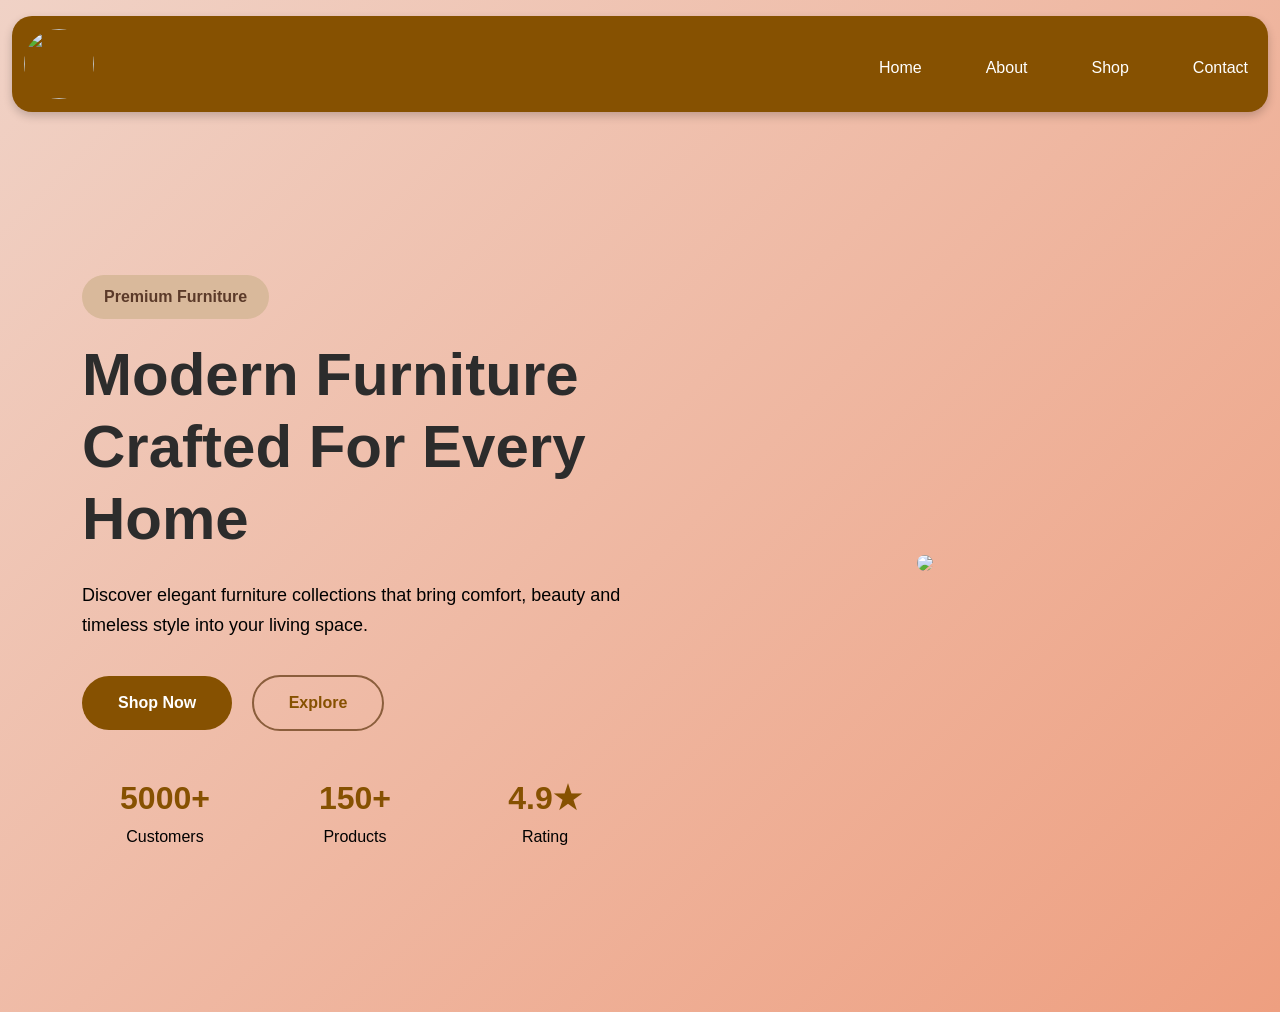
==== index.html @ caa2e02a "furniture" ====
<!DOCTYPE html>
<html lang="en">

<head>
    <meta charset="UTF-8">
    <meta name="viewport" content="width=device-width, initial-scale=1.0">
    <title>Pharma-Hub</title>
    <link rel="icon"
        href="https://encrypted-tbn0.gstatic.com/images?q=tbn:ANd9GcTpWxde3kkoS14Zn7bERnsg-HDX9pimuZ-XIR73BY_NqA&s=10"
        type="image/x-icon">
    <link href="https://cdn.jsdelivr.net/npm/bootstrap@5.3.8/dist/css/bootstrap.min.css" rel="stylesheet"
        integrity="sha384-sRIl4kxILFvY47J16cr9ZwB07vP4J8+LH7qKQnuqkuIAvNWLzeN8tE5YBujZqJLB" crossorigin="anonymous">
    <link rel="stylesheet" href="https://cdnjs.cloudflare.com/ajax/libs/animate.css/4.1.1/animate.min.css" />
    <link rel="stylesheet" href="https://cdnjs.cloudflare.com/ajax/libs/font-awesome/6.5.1/css/all.min.css">
    <link rel="stylesheet" href="https://cdnjs.cloudflare.com/ajax/libs/animate.css/4.1.1/animate.min.css" />
    <link rel="stylesheet" href="https://cdn.jsdelivr.net/npm/bootstrap-icons@1.11.3/font/bootstrap-icons.min.css">
    <link rel="stylesheet" href="style.css">
</head>

<body>
    <div class="container-fluid">
        <!-- <div class="container"> -->
        <nav class="navbar navbar-expand-lg navUl navnav mt-3">
            <div class="container-fluid">
                <a class="navbar-brand" href="#"><img
                        src="https://encrypted-tbn0.gstatic.com/images?q=tbn:ANd9GcQvdeNZsaSQ9Gd2bCmT0DjNJEwc0YEjl1L0Ge3cE34whQ&s=10"
                        class="logo-1"></a>
                <button class="navbar-toggler" type="button" data-bs-toggle="collapse"
                    data-bs-target="#navbarSupportedContent" aria-controls="navbarSupportedContent"
                    aria-expanded="false" aria-label="Toggle navigation">
                    <span class="navbar-toggler-icon"></span>
                </button>
                <div class="collapse navbar-collapse mt-2" id="navbarSupportedContent">
                    <ul class="navbar-nav navlist ms-auto mb-lg-0 gap-5">
                        <li class="nav-item">
                            <a class="nav-link blog" href="index.html">Home</a>
                        </li>
                        <li class="nav-item">
                            <a class="nav-link" href="about.html">About</a>
                        </li>
                        <li class="nav-item">
                            <a class="nav-link" href="shop.html">Shop</a>
                        </li>
                        <li class="nav-item">
                            <a class="nav-link" href="contact.html">Contact</a>
                        </li>
                    </ul>
                </div>
            </div>
        </nav>
    </div>
    </div>
    <section class="hero">
        <div class="container">
            <div class="row align-items-center">
                <div class="col-lg-6 hero-text">
                    <span class="hero-tag">
                        Premium Furniture
                    </span>
                    <h1>
                        Modern Furniture
                        Crafted For
                        Every Home
                    </h1>
                    <p>
                        Discover elegant furniture collections that bring comfort,
                        beauty and timeless style into your living space.
                    </p>
                    <div class="hero-btn">
                        <a href="#" class="btn shop-btn">
                            Shop Now
                        </a>
                        <a href="#" class="btn explore-btn">
                            Explore
                        </a>
                    </div>
                    <div class="row stats mt-5">
                        <div class="col-4">
                            <h3>5000+</h3>
                            <span>Customers</span>
                        </div>
                        <div class="col-4">
                            <h3>150+</h3>
                            <span>Products</span>
                        </div>
                        <div class="col-4">
                            <h3>4.9★</h3>
                            <span>Rating</span>
                        </div>
                    </div>
                </div>
                <div class="col-lg-6 text-center">
                    <img src="https://encrypted-tbn0.gstatic.com/images?q=tbn:ANd9GcQ-Ifd4C9lkuJyHmPvLQWMjgNI3eeGmxfssTprhYZnSfQ&s=10"
                        class="img-fluid hero-img">
                </div>
            </div>
        </div>
    </section>



</body>

</html>
---- style.css ----
* {
    margin: 0;
    padding: 0;
    box-sizing: border-box;
    font-family: 'Poppins', sans-serif;
}

html {
    scroll-behavior: smooth;
}

body {
    background: linear-gradient(135deg, #f0d2c6, #ee9f80);
    color: white;
    min-height: 100vh;
    margin: 0;
    overflow-x: hidden;
    font-family: Arial, Helvetica, sans-serif;
}

.navbar {
    /* background-color: #865101;
    border-radius: 20px;
    box-shadow: #9aecbc; */
       background-color: #865101;
    border-radius: 20px;
    box-shadow: 0 4px 10px rgba(0,0,0,0.2);

    position: sticky;
    top: 0;
    z-index: 999;
}

.nav-link {
    color: rgb(255, 255, 255);
}

.nav-link:hover {
    cursor: pointer;
    color: rgb(201, 201, 201);
}

.logo-1 {
    width: 70px;
    height: 70px;
    border-radius: 50%;
}

.hero{
    padding:80px 0;
    min-height:100vh;
    display:flex;
    align-items:center;
}

.hero-tag{
    display:inline-block;
    background:#D9B99B;
    color:#5B3A29;
    padding:10px 22px;
    border-radius:30px;
    font-weight:bold;
    margin-bottom:20px;
}

.hero h1{
    font-size:60px;
    font-weight:700;
    color:#2C2C2C;
    line-height:1.2;
}

.hero p{
    color:#000000;
    margin-top:25px;
    margin-bottom:35px;
    line-height:30px;
    font-size:18px;
}

.hero-btn .btn{
    padding:14px 35px;
    border-radius:40px;
    margin-right:15px;
    font-weight:bold;
}

.shop-btn{
    background:#865101;
    color:white;
}

.shop-btn:hover{
    background:#865101;
    color:white;
}

.explore-btn{
    border:2px solid #8B5E3C;
    color:#865101;
}

.explore-btn:hover{
    background:#8B5E3C;
    color:white;
}

.stats{
    text-align:center;
}

.stats h3{
    color:#865101;
    font-size:32px;
    font-weight:bold;
}
.stats span{
    color:#000000;
}

.hero-img{
    width:100%;
    max-width:650px;
    border-radius: 20px;
    animation:float 4s ease-in-out infinite;
}
.hero-img:hover{
    cursor: pointer;
    width:100%;
    max-width:660px;
    border-radius: 20px;
    animation:float 4s ease-in-out infinite;
}

@keyframes float{

    0%{
        transform:translateY(0px);
    }

    50%{
        transform:translateY(-15px);
    }

    100%{
        transform:translateY(0px);
    }

}

@media(max-width:992px){

.hero{
text-align:center;
padding:60px 0;
}

.hero h1{
font-size:45px;
}

.hero-btn{
margin-bottom:30px;
}

.hero-img{
margin-top:40px;
}

}

@media(max-width:768px){
.hero h1{
font-size:36px;
}

.hero p{
font-size:16px;
}

.hero-btn .btn{
width:100%;
margin-bottom:15px;
}

.stats .col-4{
margin-top:20px;
}

}
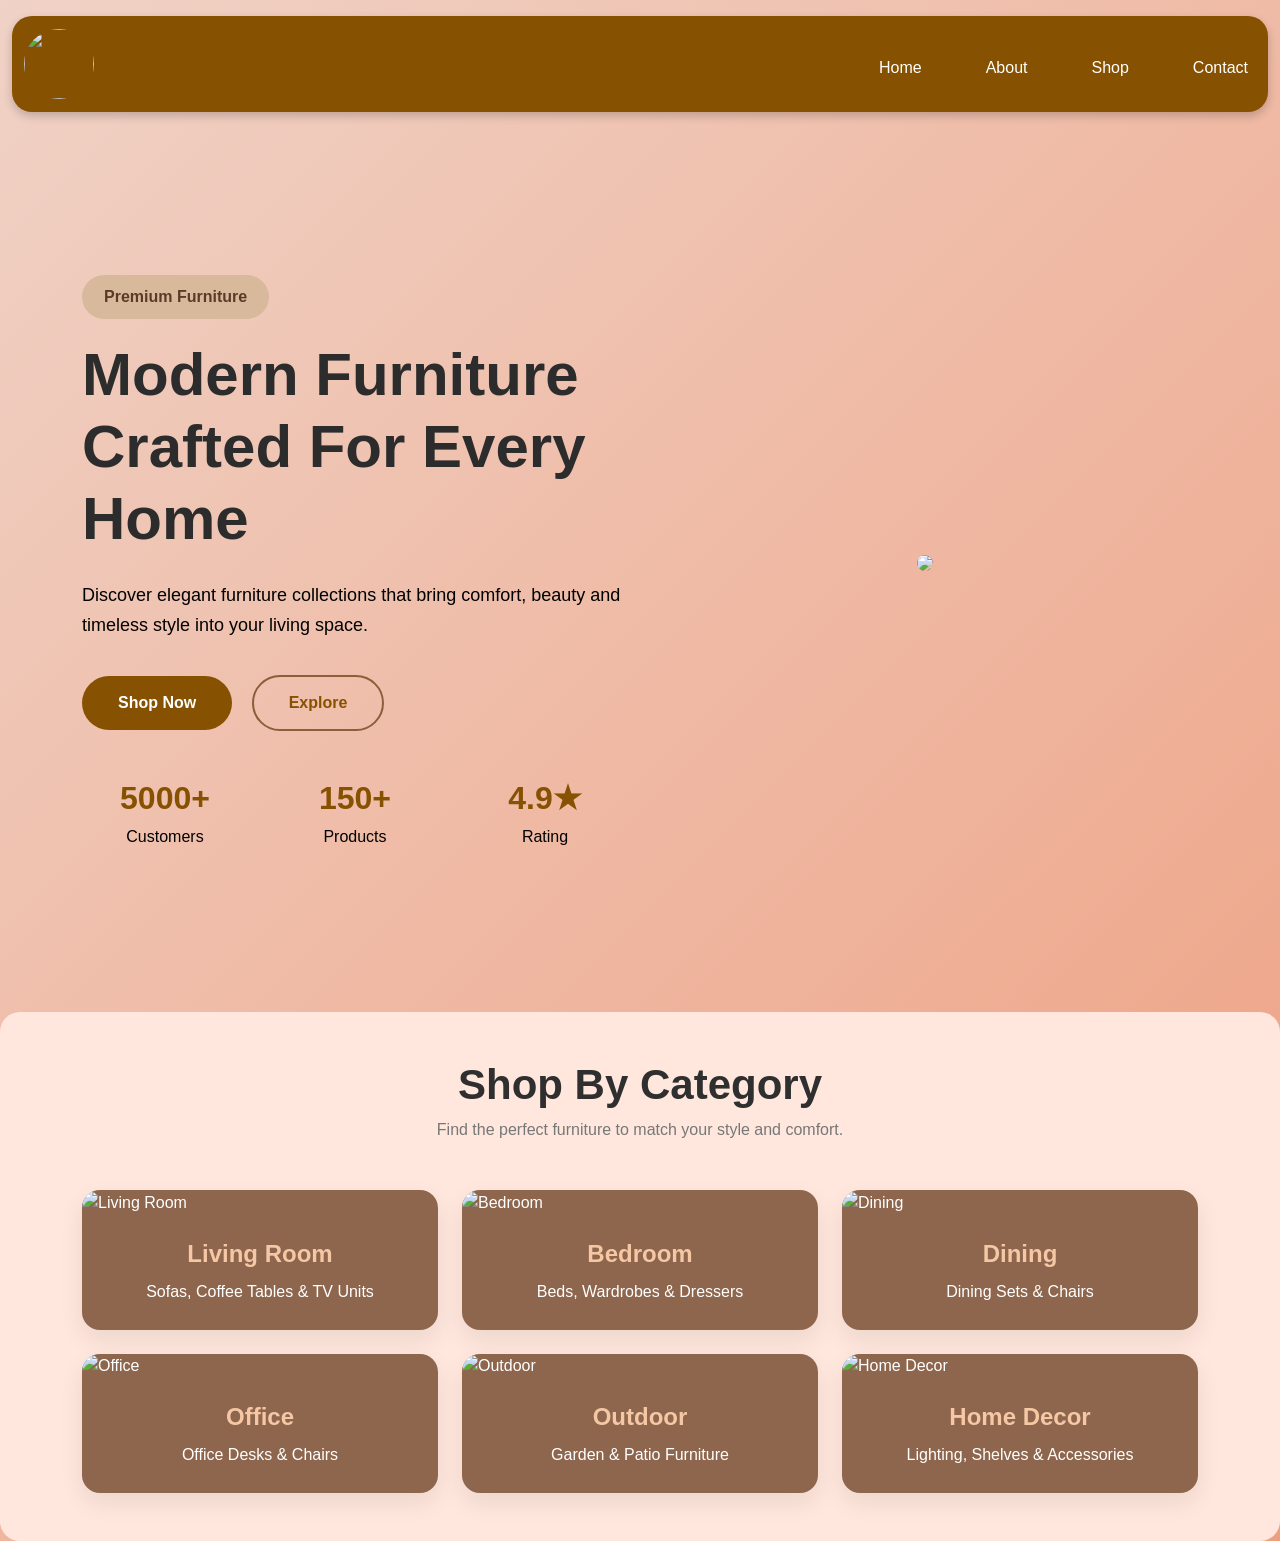
==== commit 51666168: "furniture" ====
--- a/index.html
+++ b/index.html
@@ -96,6 +96,83 @@
             </div>
         </div>
     </section>
+    <!-- Categories Section -->
+    <section class="categories py-5">
+        <div class="container">
+
+            <div class="text-center mb-5">
+                <h2 class="section-title">Shop By Category</h2>
+                <p class="section-subtitle">
+                    Find the perfect furniture to match your style and comfort.
+                </p>
+            </div>
+
+            <div class="row g-4" id="categories">
+                <div class="col-lg-4 col-md-6">
+                    <div class="category-card">
+                        <img src="https://encrypted-tbn0.gstatic.com/images?q=tbn:ANd9GcR87bdqFLnAoJZb7a7ItPimh1tiRKJk1eT_c_Ub3yCdTQ&s=10"
+                            alt="Living Room">
+                        <div class="category-content">
+                            <h4>Living Room</h4>
+                            <p>Sofas, Coffee Tables & TV Units</p>
+                        </div>
+                    </div>
+                </div>
+                <div class="col-lg-4 col-md-6">
+                    <div class="category-card">
+                        <img src="https://encrypted-tbn0.gstatic.com/images?q=tbn:ANd9GcRKROAfX3KAzbPsMyaRuBlbOCY5QCH9l9FfVLuiZCWQpw&s=10"
+                            alt="Bedroom">
+                        <div class="category-content">
+                            <h4>Bedroom</h4>
+                            <p>Beds, Wardrobes & Dressers</p>
+                        </div>
+                    </div>
+                </div>
+                <div class="col-lg-4 col-md-6">
+                    <div class="category-card">
+                        <img src="https://encrypted-tbn0.gstatic.com/images?q=tbn:ANd9GcTjOupOXKQV5gRSlCw_qtTGvlt3J19J2SfgzDAZu49fqw&s=10"
+                            alt="Dining">
+                        <div class="category-content">
+                            <h4>Dining</h4>
+                            <p>Dining Sets & Chairs</p>
+                        </div>
+                    </div>
+                </div>
+                <div class="col-lg-4 col-md-6">
+                    <div class="category-card">
+                        <img src="https://encrypted-tbn0.gstatic.com/images?q=tbn:ANd9GcR-28ULslA8rQnXg6LGT-AYIQ2anHLjAvqUrYbpn5genw&s=10"
+                            alt="Office">
+                        <div class="category-content">
+                            <h4>Office</h4>
+                            <p>Office Desks & Chairs</p>
+                        </div>
+                    </div>
+                </div>
+                <div class="col-lg-4 col-md-6">
+                    <div class="category-card">
+                        <img src="https://encrypted-tbn0.gstatic.com/images?q=tbn:ANd9GcQqHaw65lafqwYKzCfT8qBq2JHE-otBJBNVgCrEcpiOFQ&s=10"
+                            alt="Outdoor">
+                        <div class="category-content">
+                            <h4>Outdoor</h4>
+                            <p>Garden & Patio Furniture</p>
+                        </div>
+                    </div>
+                </div>
+                <div class="col-lg-4 col-md-6">
+                    <div class="category-card">
+                        <img src="https://encrypted-tbn0.gstatic.com/images?q=tbn:ANd9GcTkRK_jFVn3vvWhDfTfNxfzkB_QoHExMFwCuCOaSG1IGQ&s=10"
+                            alt="Home Decor">
+                        <div class="category-content">
+                            <h4>Home Decor</h4>
+                            <p>Lighting, Shelves & Accessories</p>
+                        </div>
+                    </div>
+                </div>
+
+            </div>
+
+        </div>
+    </section>
 
 
 
--- a/style.css
+++ b/style.css
@@ -22,9 +22,9 @@
     /* background-color: #865101;
     border-radius: 20px;
     box-shadow: #9aecbc; */
-       background-color: #865101;
-    border-radius: 20px;
-    box-shadow: 0 4px 10px rgba(0,0,0,0.2);
+    background-color: #865101;
+    border-radius: 20px;
+    box-shadow: 0 4px 10px rgba(0, 0, 0, 0.2);
 
     position: sticky;
     top: 0;
@@ -46,145 +46,227 @@
     border-radius: 50%;
 }
 
-.hero{
-    padding:80px 0;
-    min-height:100vh;
-    display:flex;
-    align-items:center;
-}
-
-.hero-tag{
-    display:inline-block;
-    background:#D9B99B;
-    color:#5B3A29;
-    padding:10px 22px;
-    border-radius:30px;
-    font-weight:bold;
-    margin-bottom:20px;
-}
-
-.hero h1{
-    font-size:60px;
-    font-weight:700;
-    color:#2C2C2C;
-    line-height:1.2;
-}
-
-.hero p{
-    color:#000000;
-    margin-top:25px;
-    margin-bottom:35px;
-    line-height:30px;
-    font-size:18px;
-}
-
-.hero-btn .btn{
-    padding:14px 35px;
-    border-radius:40px;
-    margin-right:15px;
-    font-weight:bold;
-}
-
-.shop-btn{
-    background:#865101;
-    color:white;
-}
-
-.shop-btn:hover{
-    background:#865101;
-    color:white;
-}
-
-.explore-btn{
-    border:2px solid #8B5E3C;
-    color:#865101;
-}
-
-.explore-btn:hover{
-    background:#8B5E3C;
-    color:white;
-}
-
-.stats{
-    text-align:center;
-}
-
-.stats h3{
-    color:#865101;
-    font-size:32px;
-    font-weight:bold;
-}
-.stats span{
-    color:#000000;
-}
-
-.hero-img{
-    width:100%;
-    max-width:650px;
-    border-radius: 20px;
-    animation:float 4s ease-in-out infinite;
-}
-.hero-img:hover{
+.hero {
+    padding: 80px 0;
+    min-height: 100vh;
+    display: flex;
+    align-items: center;
+}
+
+.hero-tag {
+    display: inline-block;
+    background: #D9B99B;
+    color: #5B3A29;
+    padding: 10px 22px;
+    border-radius: 30px;
+    font-weight: bold;
+    margin-bottom: 20px;
+}
+
+.hero h1 {
+    font-size: 60px;
+    font-weight: 700;
+    color: #2C2C2C;
+    line-height: 1.2;
+}
+
+.hero p {
+    color: #000000;
+    margin-top: 25px;
+    margin-bottom: 35px;
+    line-height: 30px;
+    font-size: 18px;
+}
+
+.hero-btn .btn {
+    padding: 14px 35px;
+    border-radius: 40px;
+    margin-right: 15px;
+    font-weight: bold;
+}
+
+.shop-btn {
+    background: #865101;
+    color: white;
+}
+
+.shop-btn:hover {
+    background: #865101;
+    color: white;
+}
+
+.explore-btn {
+    border: 2px solid #8B5E3C;
+    color: #865101;
+}
+
+.explore-btn:hover {
+    background: #8B5E3C;
+    color: white;
+}
+
+.stats {
+    text-align: center;
+}
+
+.stats h3 {
+    color: #865101;
+    font-size: 32px;
+    font-weight: bold;
+}
+
+.stats span {
+    color: #000000;
+}
+
+.hero-img {
+    width: 100%;
+    max-width: 650px;
+    border-radius: 20px;
+    animation: float 4s ease-in-out infinite;
+}
+
+.hero-img:hover {
     cursor: pointer;
-    width:100%;
-    max-width:660px;
-    border-radius: 20px;
-    animation:float 4s ease-in-out infinite;
-}
-
-@keyframes float{
-
-    0%{
-        transform:translateY(0px);
-    }
-
-    50%{
-        transform:translateY(-15px);
-    }
-
-    100%{
-        transform:translateY(0px);
-    }
-
-}
-
-@media(max-width:992px){
-
-.hero{
-text-align:center;
-padding:60px 0;
-}
-
-.hero h1{
-font-size:45px;
-}
-
-.hero-btn{
-margin-bottom:30px;
-}
-
-.hero-img{
-margin-top:40px;
-}
-
-}
-
-@media(max-width:768px){
-.hero h1{
-font-size:36px;
-}
-
-.hero p{
-font-size:16px;
-}
-
-.hero-btn .btn{
-width:100%;
-margin-bottom:15px;
-}
-
-.stats .col-4{
-margin-top:20px;
-}
+    width: 100%;
+    max-width: 660px;
+    border-radius: 20px;
+    animation: float 4s ease-in-out infinite;
+}
+
+@keyframes float {
+
+    0% {
+        transform: translateY(0px);
+    }
+
+    50% {
+        transform: translateY(-15px);
+    }
+
+    100% {
+        transform: translateY(0px);
+    }
+
+}
+
+.categories {
+    background: #ffe7dd;
+    border-radius: 20px;
+}
+
+.section-title {
+    font-size: 42px;
+    font-weight: 700;
+    color: #2f2f2f;
+}
+
+.section-subtitle {
+    color: #777;
+    max-width: 600px;
+    margin: auto;
+}
+
+.category-card {
+    background: #8d664d;
+    border-radius: 18px;
+    overflow: hidden;
+    box-shadow: 0 10px 25px rgba(0, 0, 0, .08);
+    transition: .4s;
+    cursor: pointer;
+}
+
+.category-card img {
+    width: 100%;
+    height: 260px;
+    object-fit: cover;
+    transition: .4s;
+}
+
+.category-content {
+    padding: 25px;
+    text-align: center;
+}
+
+.category-content h4 {
+    font-size: 24px;
+    color: #f5c7a4;
+    font-weight: 700;
+    margin-bottom: 10px;
+}
+
+.category-content p {
+    color: #ffffff;
+    margin: 0;
+    line-height: 1.6;
+}
+
+.category-card:hover {
+    transform: translateY(-10px);
+    box-shadow: 0 20px 40px rgba(129, 93, 47, 0.829);
+}
+
+.category-card:hover img {
+    transform: scale(1.08);
+}
+
+
+@media(max-width:992px) {
+
+    .hero {
+        text-align: center;
+        padding: 60px 0;
+    }
+
+    .hero h1 {
+        font-size: 45px;
+    }
+
+    .hero-btn {
+        margin-bottom: 30px;
+    }
+
+    .hero-img {
+        margin-top: 40px;
+    }
+
+    .section-title {
+        font-size: 34px;
+    }
+
+    .category-card img {
+        height: 220px;
+    }
+}
+
+@media(max-width:768px) {
+    .hero h1 {
+        font-size: 36px;
+    }
+
+    .hero p {
+        font-size: 16px;
+    }
+
+    .hero-btn .btn {
+        width: 100%;
+        margin-bottom: 15px;
+    }
+
+    .stats .col-4 {
+        margin-top: 20px;
+    }
+
+    .section-title {
+        font-size: 30px;
+    }
+
+    .section-subtitle {
+        font-size: 15px;
+    }
+
+    .category-card img {
+        height: 200px;
+    }
 
 }
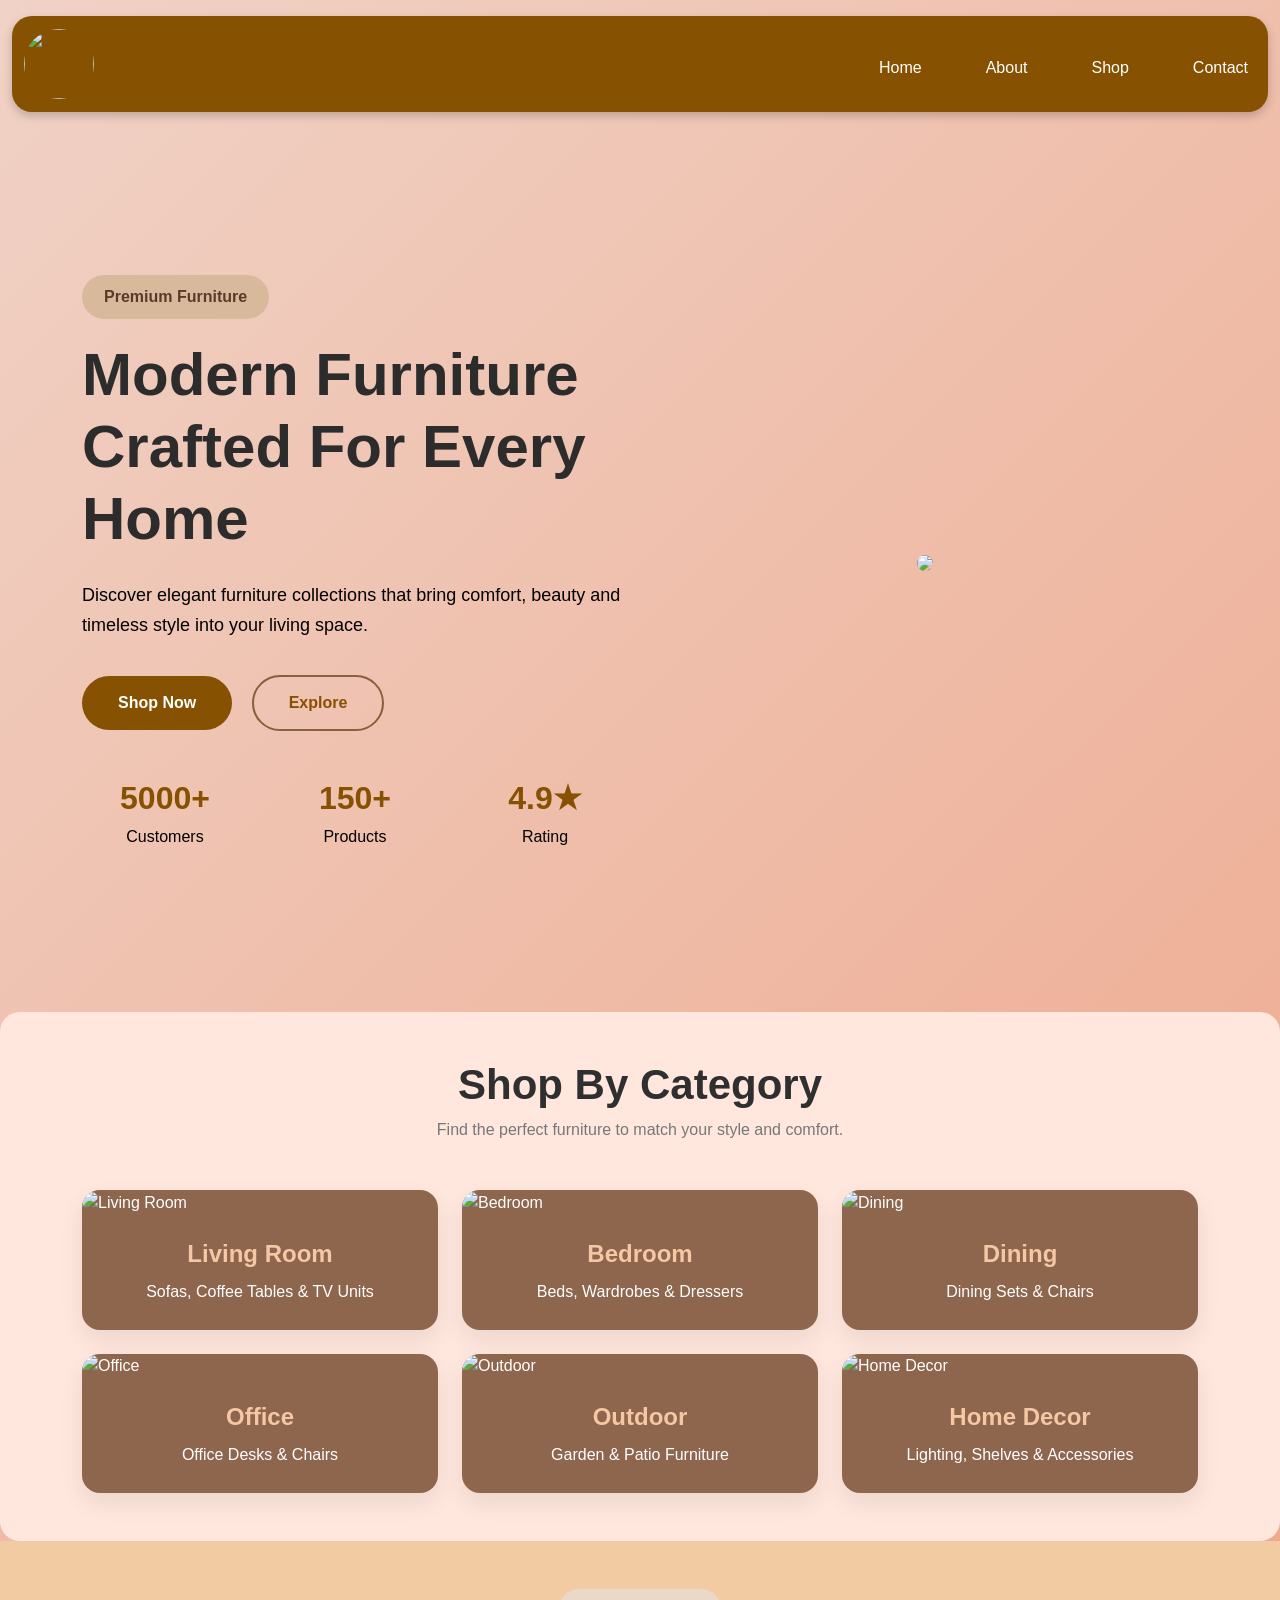
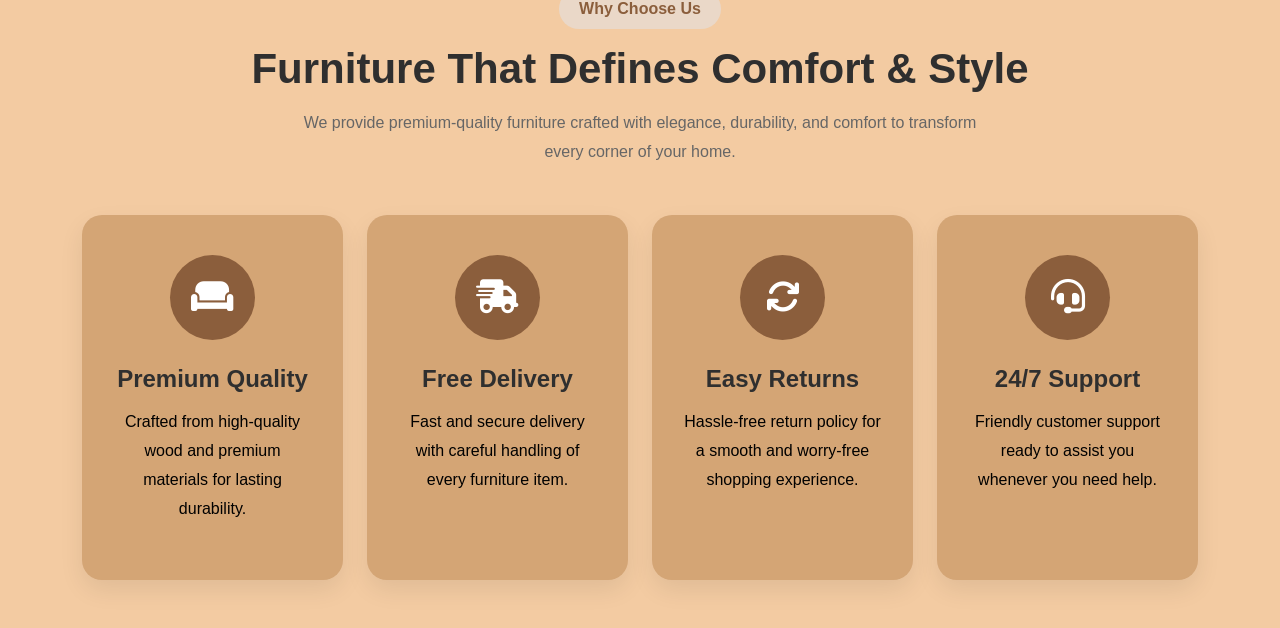
==== commit 101dfd30: "furniture" ====
--- a/index.html
+++ b/index.html
@@ -173,6 +173,85 @@
 
         </div>
     </section>
+    <!-- Why Choose Us Section -->
+<section class="why-choose py-5">
+    <div class="container">
+
+        <div class="text-center mb-5">
+            <span class="sub-heading">Why Choose Us</span>
+            <h2 class="main-heading">Furniture That Defines Comfort & Style</h2>
+            <p class="heading-text">
+                We provide premium-quality furniture crafted with elegance,
+                durability, and comfort to transform every corner of your home.
+            </p>
+        </div>
+
+        <div class="row g-4">
+
+            <div class="col-lg-3 col-md-6">
+                <div class="choose-card">
+                    <div class="icon-box">
+                        <i class="fa-solid fa-couch"></i>
+                    </div>
+
+                    <h4>Premium Quality</h4>
+
+                    <p>
+                        Crafted from high-quality wood and premium materials for
+                        lasting durability.
+                    </p>
+                </div>
+            </div>
+
+            <div class="col-lg-3 col-md-6">
+                <div class="choose-card">
+                    <div class="icon-box">
+                        <i class="fa-solid fa-truck-fast"></i>
+                    </div>
+
+                    <h4>Free Delivery</h4>
+
+                    <p>
+                        Fast and secure delivery with careful handling of every
+                        furniture item.
+                    </p>
+                </div>
+            </div>
+
+            <div class="col-lg-3 col-md-6">
+                <div class="choose-card">
+                    <div class="icon-box">
+                        <i class="fa-solid fa-arrows-rotate"></i>
+                    </div>
+
+                    <h4>Easy Returns</h4>
+
+                    <p>
+                        Hassle-free return policy for a smooth and worry-free
+                        shopping experience.
+                    </p>
+                </div>
+            </div>
+
+            <div class="col-lg-3 col-md-6">
+                <div class="choose-card">
+                    <div class="icon-box">
+                        <i class="fa-solid fa-headset"></i>
+                    </div>
+
+                    <h4>24/7 Support</h4>
+
+                    <p>
+                        Friendly customer support ready to assist you whenever
+                        you need help.
+                    </p>
+                </div>
+            </div>
+
+        </div>
+
+    </div>
+</section>
 
 
 
--- a/style.css
+++ b/style.css
@@ -202,14 +202,95 @@
 }
 
 .category-card:hover {
+    cursor: pointer;
     transform: translateY(-10px);
     box-shadow: 0 20px 40px rgba(129, 93, 47, 0.829);
 }
 
 .category-card:hover img {
+    cursor: pointer;
     transform: scale(1.08);
 }
 
+.why-choose {
+    background: #f3cba2;
+    padding: 90px 0;
+}
+
+.sub-heading {
+    display: inline-block;
+    background: #ead8c8;
+    color: #8b5e3c;
+    padding: 8px 20px;
+    border-radius: 30px;
+    font-weight: 600;
+    margin-bottom: 15px;
+}
+
+.main-heading {
+    font-size: 42px;
+    font-weight: 700;
+    color: #2f2f2f;
+    margin-bottom: 15px;
+}
+
+.heading-text {
+    max-width: 700px;
+    margin: auto;
+    color: #666;
+    line-height: 1.8;
+}
+
+.choose-card {
+    background: #d4a575;
+    padding: 40px 30px;
+    border-radius: 20px;
+    text-align: center;
+    transition: .4s;
+    box-shadow: 0 10px 25px rgba(0, 0, 0, .08);
+    height: 100%;
+}
+
+.icon-box {
+    width: 85px;
+    height: 85px;
+    margin: auto;
+    border-radius: 50%;
+    background: #8b5e3c;
+    display: flex;
+    align-items: center;
+    justify-content: center;
+    margin-bottom: 25px;
+    transition: .4s;
+}
+
+.icon-box i {
+    font-size: 34px;
+    color: #fff;
+}
+
+.choose-card h4 {
+    color: #2f2f2f;
+    font-weight: 700;
+    margin-bottom: 15px;
+}
+
+.choose-card p {
+    color: #000000;
+    line-height: 1.8;
+}
+
+.choose-card:hover {
+    cursor: pointer;
+    transform: translateY(-10px);
+    box-shadow: 0 20px 40px rgba(0, 0, 0, .15);
+}
+
+.choose-card:hover .icon-box {
+    cursor: pointer;
+    transform: rotate(10deg) scale(1.1);
+    background: #d4a371;
+}
 
 @media(max-width:992px) {
 
@@ -237,6 +318,14 @@
     .category-card img {
         height: 220px;
     }
+
+    .main-heading {
+        font-size: 34px;
+    }
+
+    .choose-card {
+        padding: 35px 25px;
+    }
 }
 
 @media(max-width:768px) {
@@ -269,4 +358,24 @@
         height: 200px;
     }
 
+    .why-choose {
+        padding: 70px 0;
+    }
+
+    .main-heading {
+        font-size: 28px;
+    }
+
+    .heading-text {
+        font-size: 15px;
+    }
+
+    .icon-box {
+        width: 70px;
+        height: 70px;
+    }
+
+    .icon-box i {
+        font-size: 28px;
+    }
 }
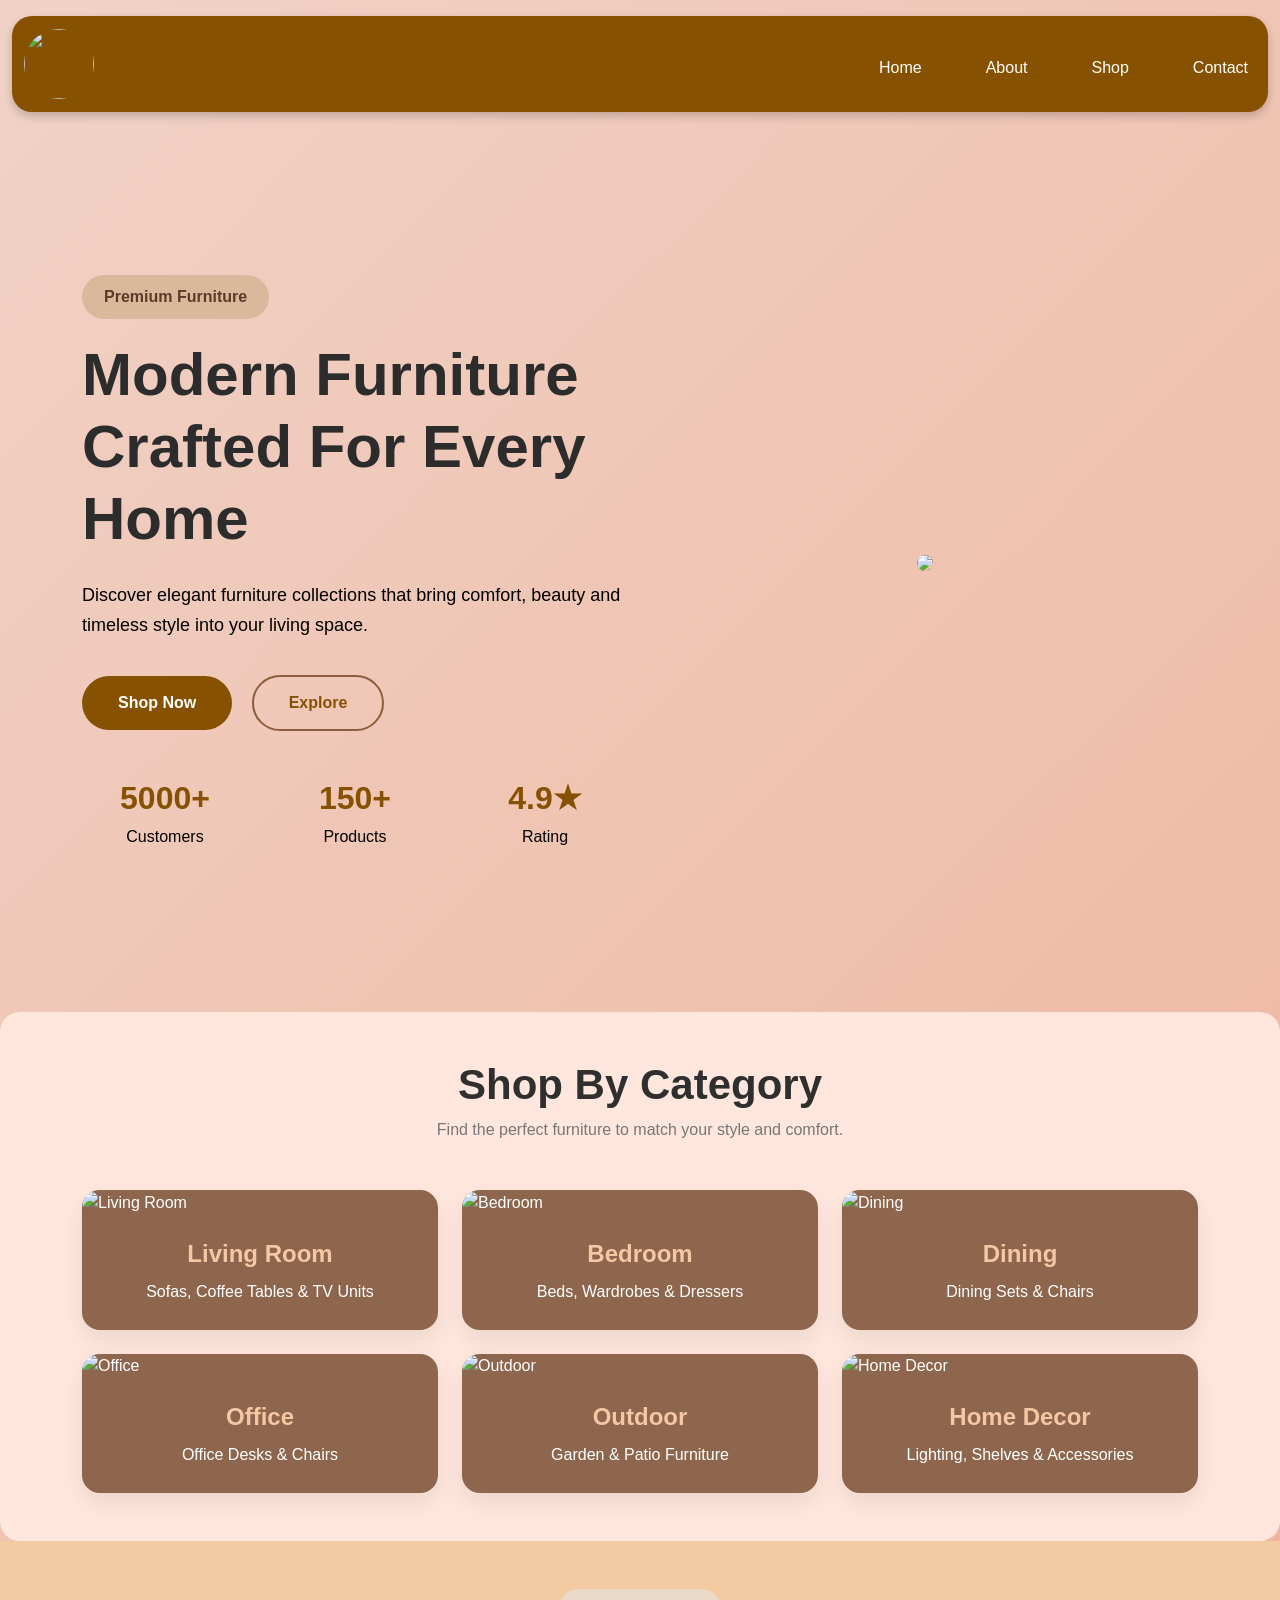
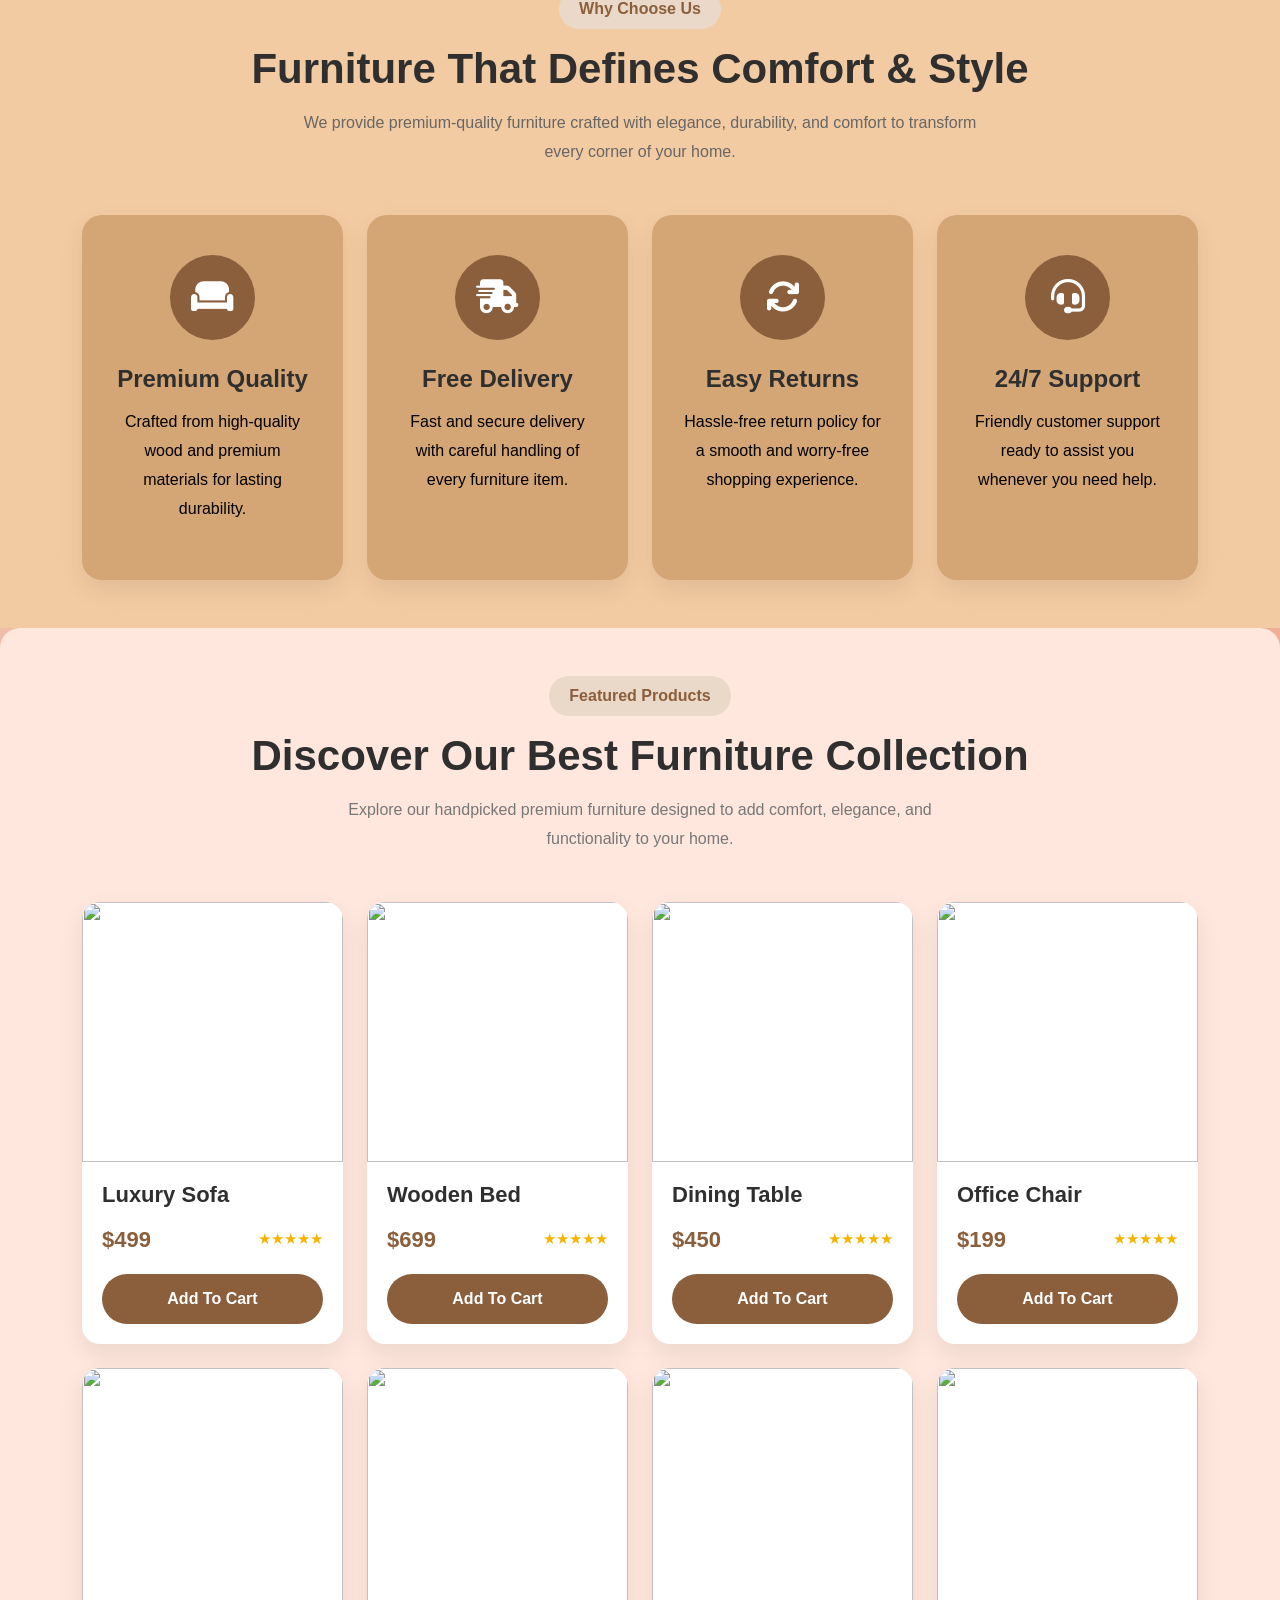
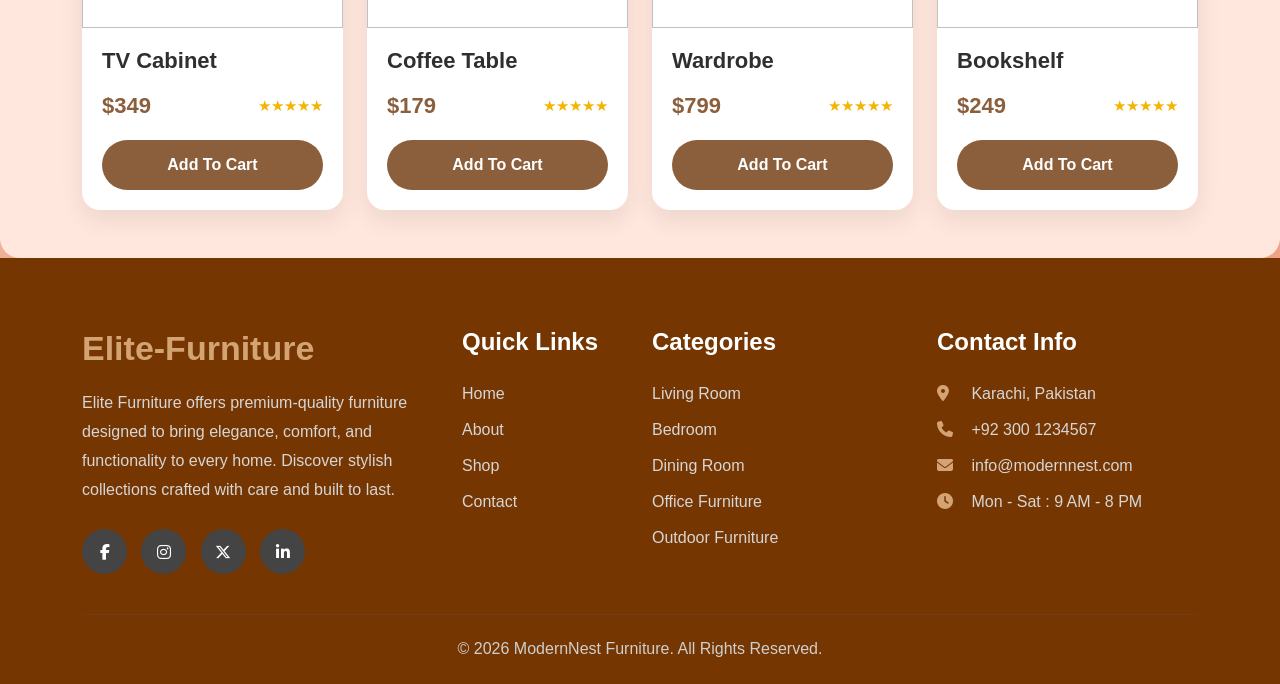
==== commit 07aae4bb: "elite-furniture" ====
--- a/index.html
+++ b/index.html
@@ -4,7 +4,7 @@
 <head>
     <meta charset="UTF-8">
     <meta name="viewport" content="width=device-width, initial-scale=1.0">
-    <title>Pharma-Hub</title>
+    <title>Elite-Furniture</title>
     <link rel="icon"
         href="https://encrypted-tbn0.gstatic.com/images?q=tbn:ANd9GcTpWxde3kkoS14Zn7bERnsg-HDX9pimuZ-XIR73BY_NqA&s=10"
         type="image/x-icon">
@@ -96,7 +96,6 @@
             </div>
         </div>
     </section>
-    <!-- Categories Section -->
     <section class="categories py-5">
         <div class="container">
 
@@ -252,9 +251,209 @@
 
     </div>
 </section>
-
-
-
+<!-- Featured Products Section -->
+<section class="featured-products py-5">
+    <div class="container">
+
+        <div class="text-center mb-5">
+            <span class="product-tag">Featured Products</span>
+            <h2 class="product-title">Discover Our Best Furniture Collection</h2>
+            <p class="product-subtitle">
+                Explore our handpicked premium furniture designed to add comfort,
+                elegance, and functionality to your home.
+            </p>
+        </div>
+
+        <div class="row g-4">
+            <div class="col-lg-3 col-md-6">
+                <div class="product-card">
+                    <img src="https://encrypted-tbn0.gstatic.com/images?q=tbn:ANd9GcTBanq1o8Z1kVbERWwu6R47kn1D10tmfV1HKLGVJzCvLw&s=10" class="img-fluid" alt="">
+                    <div class="product-content">
+                        <h5>Luxury Sofa</h5>
+                        <div class="price-rating">
+                            <span>$499</span>
+                            <div class="stars">
+                                ★★★★★
+                            </div>
+                        </div>
+                        <button class="btn cart-btn">Add To Cart</button>
+                    </div>
+                </div>
+            </div>
+            <div class="col-lg-3 col-md-6">
+                <div class="product-card">
+                    <img src="https://encrypted-tbn0.gstatic.com/images?q=tbn:ANd9GcSO2G7sNzomQacDjgFfd9bsUPqqtmVLsL6X-QYT-AZE1g&s=10" class="img-fluid" alt="">
+                    <div class="product-content">
+                        <h5>Wooden Bed</h5>
+                        <div class="price-rating">
+                            <span>$699</span>
+                            <div class="stars">★★★★★</div>
+                        </div>
+                        <button class="btn cart-btn">Add To Cart</button>
+                    </div>
+                </div>
+            </div>
+            <div class="col-lg-3 col-md-6">
+                <div class="product-card">
+                    <img src="https://encrypted-tbn0.gstatic.com/images?q=tbn:ANd9GcSlDBON5qtSu97RIW-tt7zySFwKKOKudyx8qHrMVlIuVw&s=10" class="img-fluid" alt="">
+                    <div class="product-content">
+                        <h5>Dining Table</h5>
+
+                        <div class="price-rating">
+                            <span>$450</span>
+                            <div class="stars">★★★★★</div>
+                        </div>
+
+                        <button class="btn cart-btn">Add To Cart</button>
+                    </div>
+                </div>
+            </div>
+                        <div class="col-lg-3 col-md-6">
+                <div class="product-card">
+                    <img src="https://encrypted-tbn0.gstatic.com/images?q=tbn:ANd9GcQ2Dh_bTBhZFcz4kmzc3Oxlv0KNdjFRlXdTspFSWozGbg&s=10" class="img-fluid" alt="">
+                    <div class="product-content">
+                        <h5>Office Chair</h5>
+                        <div class="price-rating">
+                            <span>$199</span>
+                            <div class="stars">★★★★★</div>
+                        </div>
+                        <button class="btn cart-btn">Add To Cart</button>
+                    </div>
+                </div>
+            </div>
+            <div class="col-lg-3 col-md-6">
+                <div class="product-card">
+                    <img src="https://encrypted-tbn0.gstatic.com/images?q=tbn:ANd9GcR3r1MmWzT5u8wCz3iQ752kFFjoIo7gmcsS8OBLuraIng&s=10" class="img-fluid" alt="">
+                    <div class="product-content">
+                        <h5>TV Cabinet</h5>
+
+                        <div class="price-rating">
+                            <span>$349</span>
+                            <div class="stars">★★★★★</div>
+                        </div>
+
+                        <button class="btn cart-btn">Add To Cart</button>
+                    </div>
+                </div>
+            </div>
+            <div class="col-lg-3 col-md-6">
+                <div class="product-card">
+                    <img src="https://encrypted-tbn0.gstatic.com/images?q=tbn:ANd9GcQsD52w8MhrlaiiE_u-KEfFMwwBOapCdU5d1yiVlrbF0w&s=10" class="img-fluid" alt="">
+                    <div class="product-content">
+                        <h5>Coffee Table</h5>
+
+                        <div class="price-rating">
+                            <span>$179</span>
+                            <div class="stars">★★★★★</div>
+                        </div>
+
+                        <button class="btn cart-btn">Add To Cart</button>
+                    </div>
+                </div>
+            </div>
+            <div class="col-lg-3 col-md-6">
+                <div class="product-card">
+                    <img src="https://encrypted-tbn0.gstatic.com/images?q=tbn:ANd9GcQFYeXYeSxmlGabbGS5AlWXstAnnQ2ChgF3ERnQOUy2Zw&s=10" class="img-fluid" alt="">
+                    <div class="product-content">
+                        <h5>Wardrobe</h5>
+
+                        <div class="price-rating">
+                            <span>$799</span>
+                            <div class="stars">★★★★★</div>
+                        </div>
+
+                        <button class="btn cart-btn">Add To Cart</button>
+                    </div>
+                </div>
+            </div>
+        <div class="col-lg-3 col-md-6">
+                <div class="product-card">
+                    <img src="https://encrypted-tbn0.gstatic.com/images?q=tbn:ANd9GcSQ6Jc5FXNYYlEUsR8-0-DvTdaqEw9ZJQ9XegnWWSUNLQ&s=10" class="img-fluid" alt="">
+                    <div class="product-content">
+                        <h5>Bookshelf</h5>
+
+                        <div class="price-rating">
+                            <span>$249</span>
+                            <div class="stars">★★★★★</div>
+                        </div>
+
+                        <button class="btn cart-btn">Add To Cart</button>
+                    </div>
+                </div>
+            </div>
+
+        </div>
+
+    </div>
+</section>
+<footer class="footer">
+    <div class="container">
+        <div class="row gy-4">
+            <div class="col-lg-4 col-md-6">
+                <h3 class="footer-logo">
+                   Elite-Furniture
+                </h3>
+                <p>
+                    Elite Furniture offers premium-quality furniture
+                    designed to bring elegance, comfort, and functionality
+                    to every home. Discover stylish collections crafted with
+                    care and built to last.
+                </p>
+                <div class="social-icons">
+                <a href="#"><i class="fab fa-facebook-f"></i></a>
+                    <a href="#"><i class="fab fa-instagram"></i></a>
+                    <a href="#"><i class="fab fa-x-twitter"></i></a>
+                    <a href="#"><i class="fab fa-linkedin-in"></i></a>
+                </div>
+            </div>
+          <div class="col-lg-2 col-md-6">
+                <h4>Quick Links</h4>
+                <ul>
+                    <li><a href="index.html">Home</a></li>
+                    <li><a href="about.html">About</a></li>
+                    <li><a href="shop.html">Shop</a></li>
+                    <li><a href="contact.html">Contact</a></li>
+                </ul>
+            </div>
+            <div class="col-lg-3 col-md-6">
+                <h4>Categories</h4>
+                <ul>
+                    <li><a href="#">Living Room</a></li>
+                    <li><a href="#">Bedroom</a></li>
+                    <li><a href="#">Dining Room</a></li>
+                    <li><a href="#">Office Furniture</a></li>
+                    <li><a href="#">Outdoor Furniture</a></li>
+                </ul>
+            </div>
+            <div class="col-lg-3 col-md-6">
+                <h4>Contact Info</h4>
+                <ul class="contact-info">
+                    <li>
+                        <i class="fas fa-location-dot"></i>
+                        Karachi, Pakistan
+                    </li>
+                    <li>
+                        <i class="fas fa-phone"></i>
+                        +92 300 1234567
+                    </li>
+                    <li>
+                        <i class="fas fa-envelope"></i>
+                        info@modernnest.com
+                    </li>
+                    <li>
+                        <i class="fas fa-clock"></i>
+                        Mon - Sat : 9 AM - 8 PM
+                    </li>
+                </ul>
+            </div>
+        </div>
+        <hr>
+        <div class="copyright">
+            <p>
+                © 2026 ModernNest Furniture. All Rights Reserved.
+            </p>
+        </div>
+    </div>
+</footer>
 </body>
-
 </html>
--- a/style.css
+++ b/style.css
@@ -292,6 +292,199 @@
     background: #d4a371;
 }
 
+.featured-products {
+    padding: 90px 0;
+    background: #ffe7dd;
+    border-radius: 20px;
+}
+
+.product-tag {
+    display: inline-block;
+    background: #ead8c8;
+    color: #8B5E3C;
+    padding: 8px 20px;
+    border-radius: 30px;
+    font-weight: 600;
+    margin-bottom: 15px;
+}
+
+.product-title {
+    font-size: 42px;
+    font-weight: 700;
+    color: #2f2f2f;
+}
+
+.product-subtitle {
+    max-width: 650px;
+    margin: 15px auto 0;
+    color: #777;
+    line-height: 1.8;
+}
+
+.product-card {
+    background: #fff;
+    border-radius: 18px;
+    overflow: hidden;
+    box-shadow: 0 10px 25px rgba(0, 0, 0, .08);
+    transition: .4s;
+    height: 100%;
+}
+
+.product-card img {
+    width: 100%;
+    height: 260px;
+    object-fit: cover;
+    transition: .4s;
+}
+
+.product-content {
+    padding: 20px;
+}
+
+.product-content h5 {
+    font-size: 22px;
+    color: #2f2f2f;
+    font-weight: 700;
+    margin-bottom: 15px;
+}
+
+.price-rating {
+    display: flex;
+    justify-content: space-between;
+    align-items: center;
+    margin-bottom: 18px;
+}
+
+.price-rating span {
+    color: #8B5E3C;
+    font-size: 22px;
+    font-weight: 700;
+}
+
+.stars {
+    color: #f4b400;
+    font-size: 15px;
+}
+
+.cart-btn {
+    width: 100%;
+    background: #8B5E3C;
+    color: #fff;
+    border-radius: 30px;
+    padding: 12px;
+    font-weight: 600;
+    transition: .3s;
+}
+
+.cart-btn:hover {
+    background: #6d4528;
+    color: #fff;
+}
+
+.product-card:hover {
+    transform: translateY(-10px);
+    box-shadow: 0 20px 40px rgba(0, 0, 0, .15);
+}
+
+.product-card:hover img {
+    transform: scale(1.08);
+}
+
+.footer {
+    background-color: #753602;
+    color: #fff;
+    padding: 70px 0 20px;
+}
+
+.footer-logo {
+    color: #D4A373;
+    font-size: 34px;
+    font-weight: 700;
+    margin-bottom: 20px;
+}
+
+.footer p {
+    color: #d6d6d6;
+    line-height: 1.8;
+}
+
+.footer h4 {
+    margin-bottom: 25px;
+    color: #fff;
+    font-weight: 600;
+}
+
+.footer ul {
+    list-style: none;
+    padding: 0;
+}
+
+.footer ul li {
+    margin-bottom: 12px;
+}
+
+.footer ul li a {
+    color: #d6d6d6;
+    text-decoration: none;
+    transition: .3s;
+}
+
+.footer ul li a:hover {
+    color: #D4A373;
+    padding-left: 8px;
+}
+
+.contact-info li {
+    color: #d6d6d6;
+}
+
+.contact-info i {
+    color: #D4A373;
+    margin-right: 10px;
+    width: 20px;
+}
+
+.social-icons {
+    margin-top: 25px;
+}
+
+.social-icons a {
+    width: 45px;
+    height: 45px;
+    display: inline-flex;
+    justify-content: center;
+    align-items: center;
+    border-radius: 50%;
+    background: #444;
+    color: #fff;
+    margin-right: 10px;
+    text-decoration: none;
+    transition: .4s;
+}
+
+.social-icons a:hover {
+    background: #D4A373;
+    transform: translateY(-5px);
+}
+
+.footer hr {
+    margin: 40px 0 20px;
+    border-color: #555;
+}
+
+.copyright {
+
+    text-align: center;
+
+}
+
+.copyright p {
+
+    margin: 0;
+    color: #cfcfcf;
+
+}
+
 @media(max-width:992px) {
 
     .hero {
@@ -326,6 +519,14 @@
     .choose-card {
         padding: 35px 25px;
     }
+
+    .product-title {
+        font-size: 34px;
+    }
+
+    .product-card img {
+        height: 230px;
+    }
 }
 
 @media(max-width:768px) {
@@ -378,4 +579,45 @@
     .icon-box i {
         font-size: 28px;
     }
+
+    .featured-products {
+        padding: 70px 0;
+    }
+
+    .product-title {
+        font-size: 28px;
+    }
+
+    .product-subtitle {
+        font-size: 15px;
+    }
+
+    .product-card img {
+        height: 220px;
+    }
+
+    .product-content h5 {
+        font-size: 20px;
+    }
+
+    .price-rating span {
+        font-size: 20px;
+    }
+
+    .footer {
+        text-align: center;
+    }
+
+    .social-icons {
+        justify-content: center;
+    }
+
+    .contact-info i {
+        display: block;
+        margin: 0 auto 10px;
+    }
+
+    .footer h4 {
+        margin-top: 20px;
+    }
 }
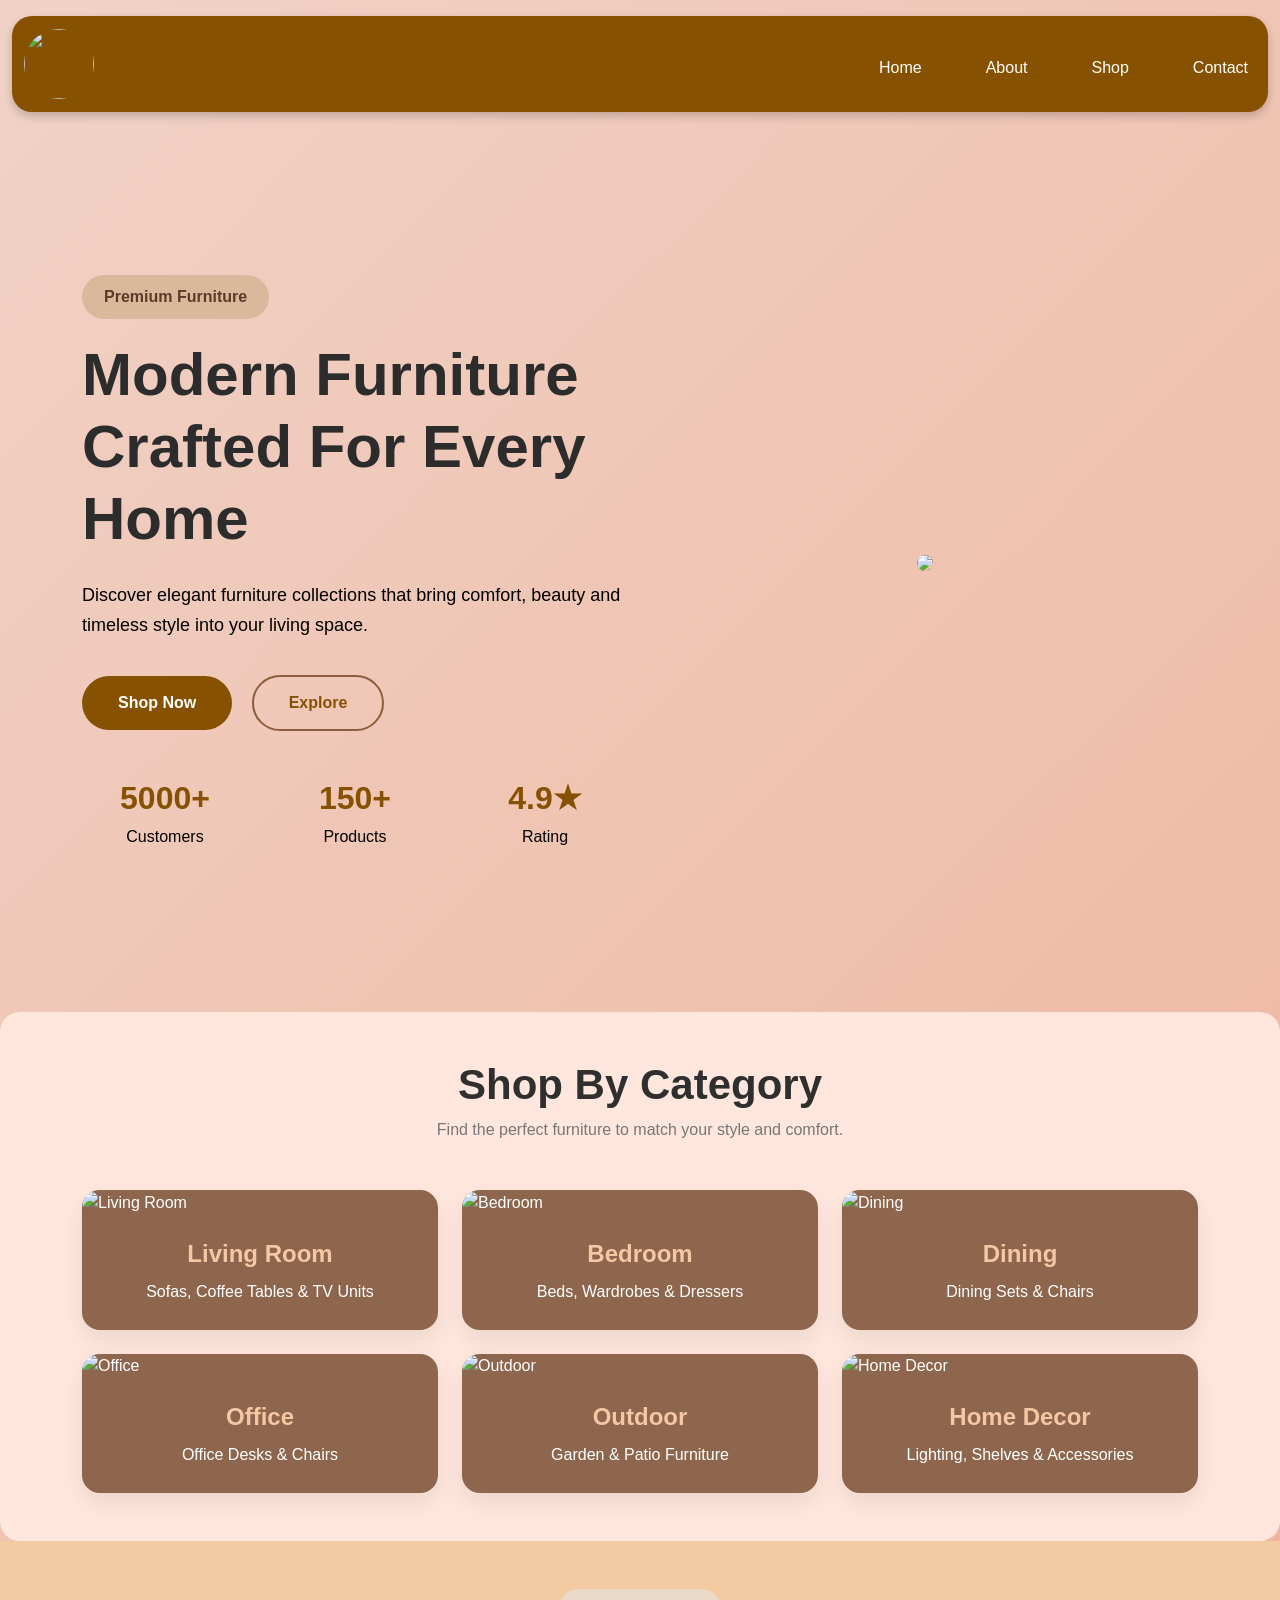
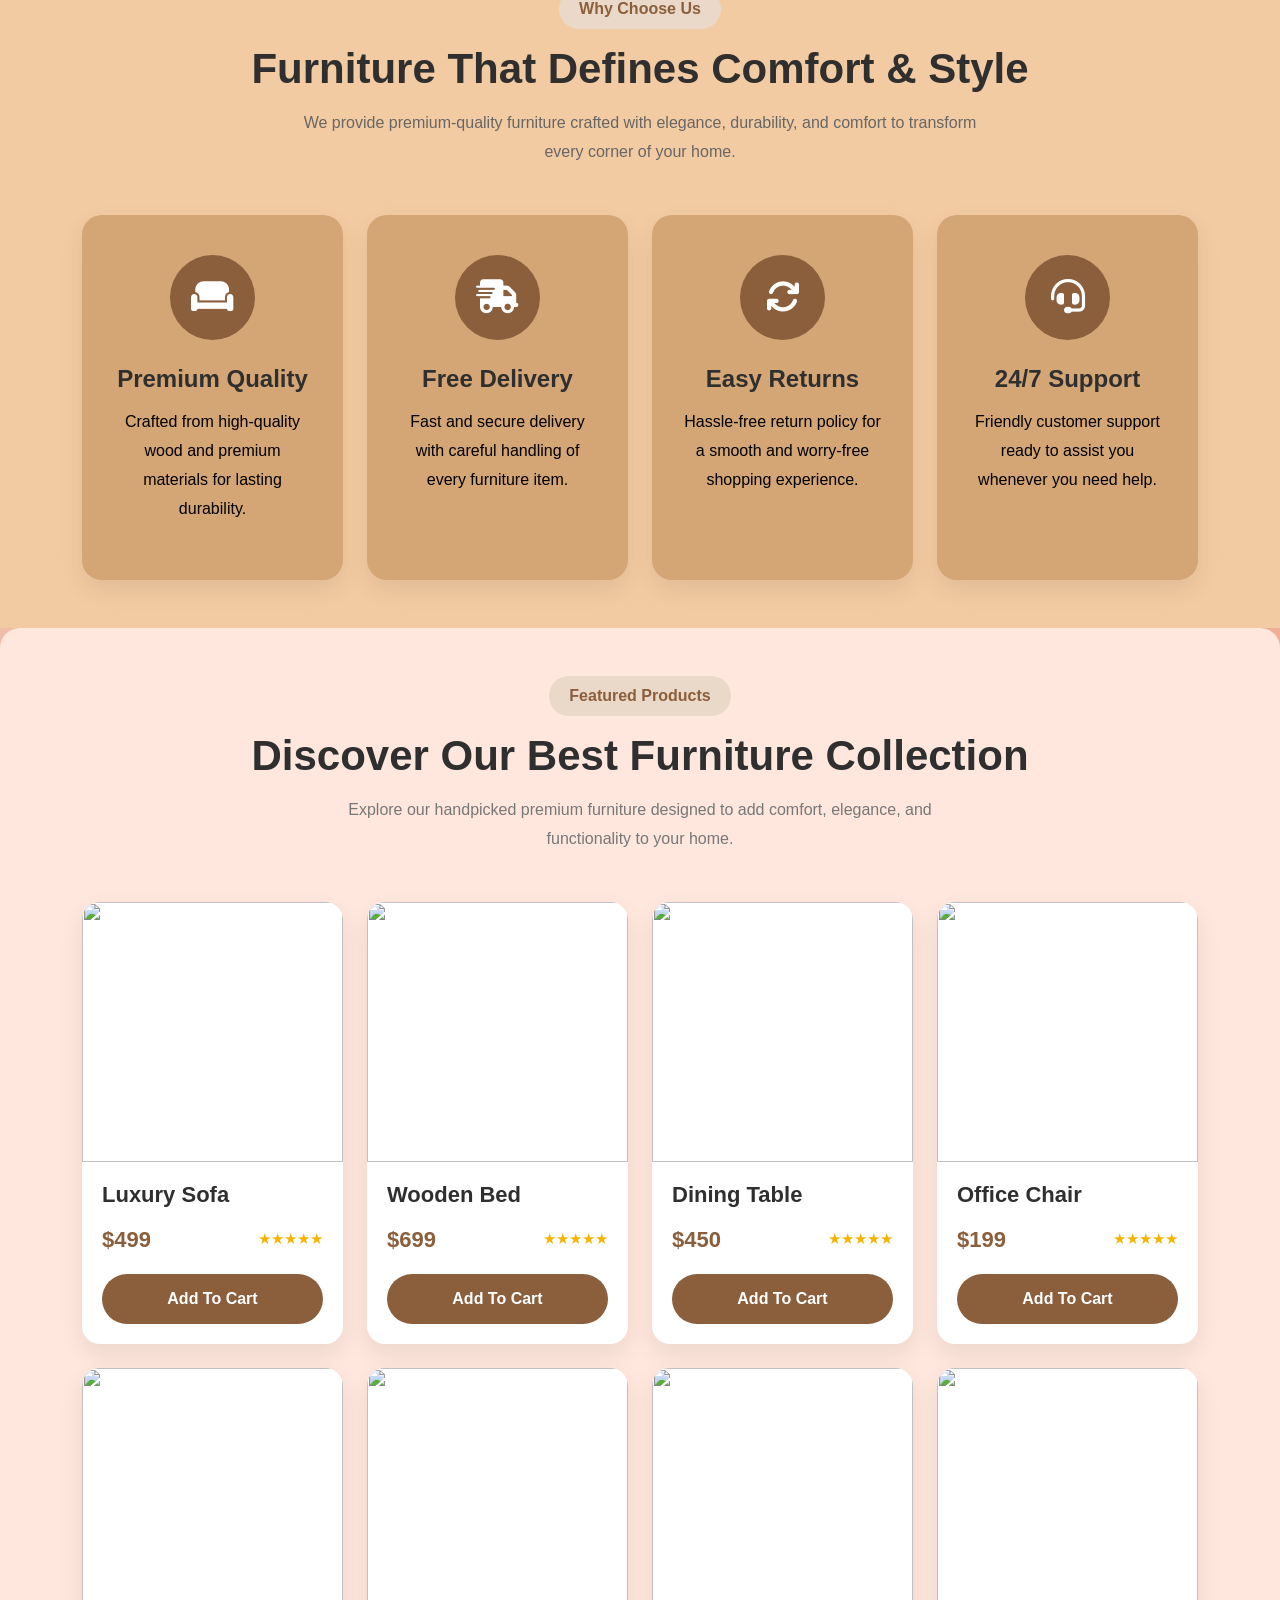
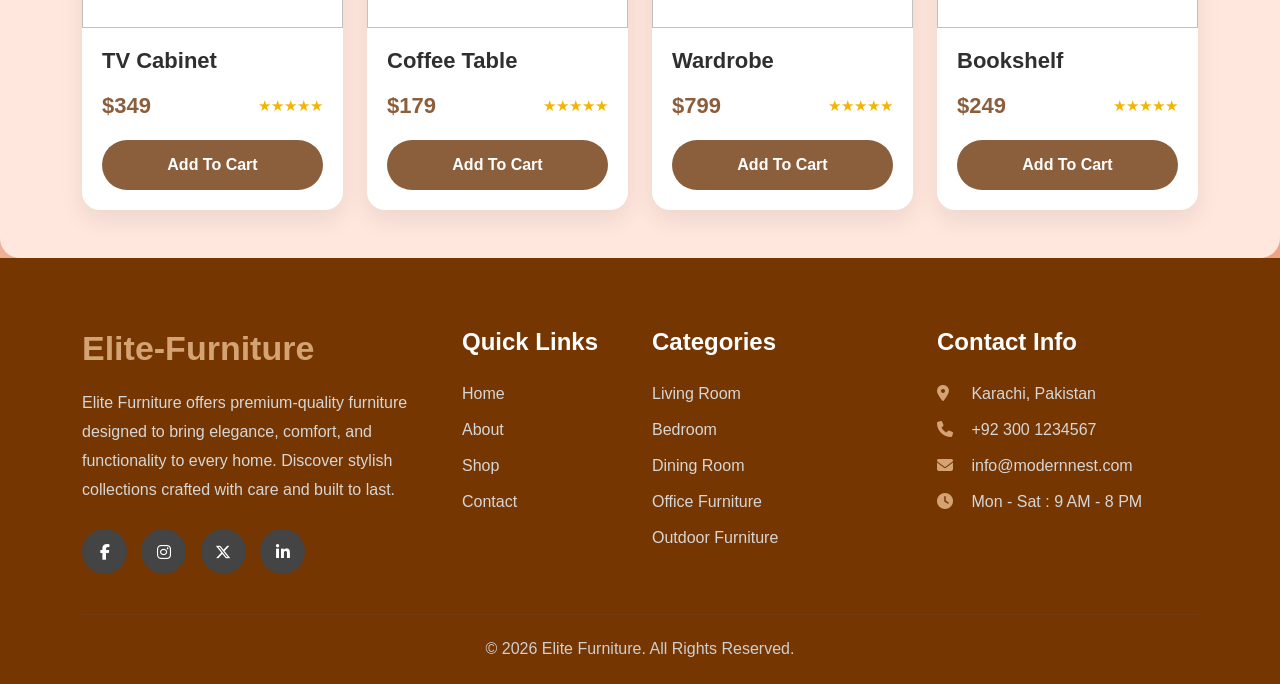
==== commit 3bb47550: "furniture" ====
--- a/index.html
+++ b/index.html
@@ -172,288 +172,286 @@
 
         </div>
     </section>
-    <!-- Why Choose Us Section -->
-<section class="why-choose py-5">
-    <div class="container">
-
-        <div class="text-center mb-5">
-            <span class="sub-heading">Why Choose Us</span>
-            <h2 class="main-heading">Furniture That Defines Comfort & Style</h2>
-            <p class="heading-text">
-                We provide premium-quality furniture crafted with elegance,
-                durability, and comfort to transform every corner of your home.
-            </p>
+    <section class="why-choose py-5">
+        <div class="container">
+            <div class="text-center mb-5">
+                <span class="sub-heading">Why Choose Us</span>
+                <h2 class="main-heading">Furniture That Defines Comfort & Style</h2>
+                <p class="heading-text">
+                    We provide premium-quality furniture crafted with elegance,
+                    durability, and comfort to transform every corner of your home.
+                </p>
+            </div>
+            <div class="row g-4">
+                <div class="col-lg-3 col-md-6">
+                    <div class="choose-card">
+                        <div class="icon-box">
+                            <i class="fa-solid fa-couch"></i>
+                        </div>
+                        <h4>Premium Quality</h4>
+                        <p>
+                            Crafted from high-quality wood and premium materials for
+                            lasting durability.
+                        </p>
+                    </div>
+                </div>
+                <div class="col-lg-3 col-md-6">
+                    <div class="choose-card">
+                        <div class="icon-box">
+                            <i class="fa-solid fa-truck-fast"></i>
+                        </div>
+                        <h4>Free Delivery</h4>
+                        <p>
+                            Fast and secure delivery with careful handling of every
+                            furniture item.
+                        </p>
+                    </div>
+                </div>
+                <div class="col-lg-3 col-md-6">
+                    <div class="choose-card">
+                        <div class="icon-box">
+                            <i class="fa-solid fa-arrows-rotate"></i>
+                        </div>
+
+                        <h4>Easy Returns</h4>
+
+                        <p>
+                            Hassle-free return policy for a smooth and worry-free
+                            shopping experience.
+                        </p>
+                    </div>
+                </div>
+
+                <div class="col-lg-3 col-md-6">
+                    <div class="choose-card">
+                        <div class="icon-box">
+                            <i class="fa-solid fa-headset"></i>
+                        </div>
+
+                        <h4>24/7 Support</h4>
+
+                        <p>
+                            Friendly customer support ready to assist you whenever
+                            you need help.
+                        </p>
+                    </div>
+                </div>
+
+            </div>
+
         </div>
-
-        <div class="row g-4">
-
-            <div class="col-lg-3 col-md-6">
-                <div class="choose-card">
-                    <div class="icon-box">
-                        <i class="fa-solid fa-couch"></i>
-                    </div>
-
-                    <h4>Premium Quality</h4>
-
+    </section>
+    <section class="featured-products py-5">
+        <div class="container">
+            <div class="text-center mb-5">
+                <span class="product-tag">Featured Products</span>
+                <h2 class="product-title">Discover Our Best Furniture Collection</h2>
+                <p class="product-subtitle">
+                    Explore our handpicked premium furniture designed to add comfort,
+                    elegance, and functionality to your home.
+                </p>
+            </div>
+            <div class="row g-4">
+                <div class="col-lg-3 col-md-6">
+                    <div class="product-card">
+                        <img src="https://encrypted-tbn0.gstatic.com/images?q=tbn:ANd9GcTBanq1o8Z1kVbERWwu6R47kn1D10tmfV1HKLGVJzCvLw&s=10"
+                            class="img-fluid" alt="">
+                        <div class="product-content">
+                            <h5>Luxury Sofa</h5>
+                            <div class="price-rating">
+                                <span>$499</span>
+                                <div class="stars">
+                                    ★★★★★
+                                </div>
+                            </div>
+                            <button class="btn cart-btn">Add To Cart</button>
+                        </div>
+                    </div>
+                </div>
+                <div class="col-lg-3 col-md-6">
+                    <div class="product-card">
+                        <img src="https://encrypted-tbn0.gstatic.com/images?q=tbn:ANd9GcSO2G7sNzomQacDjgFfd9bsUPqqtmVLsL6X-QYT-AZE1g&s=10"
+                            class="img-fluid" alt="">
+                        <div class="product-content">
+                            <h5>Wooden Bed</h5>
+                            <div class="price-rating">
+                                <span>$699</span>
+                                <div class="stars">★★★★★</div>
+                            </div>
+                            <button class="btn cart-btn">Add To Cart</button>
+                        </div>
+                    </div>
+                </div>
+                <div class="col-lg-3 col-md-6">
+                    <div class="product-card">
+                        <img src="https://encrypted-tbn0.gstatic.com/images?q=tbn:ANd9GcSlDBON5qtSu97RIW-tt7zySFwKKOKudyx8qHrMVlIuVw&s=10"
+                            class="img-fluid" alt="">
+                        <div class="product-content">
+                            <h5>Dining Table</h5>
+
+                            <div class="price-rating">
+                                <span>$450</span>
+                                <div class="stars">★★★★★</div>
+                            </div>
+
+                            <button class="btn cart-btn">Add To Cart</button>
+                        </div>
+                    </div>
+                </div>
+                <div class="col-lg-3 col-md-6">
+                    <div class="product-card">
+                        <img src="https://encrypted-tbn0.gstatic.com/images?q=tbn:ANd9GcQ2Dh_bTBhZFcz4kmzc3Oxlv0KNdjFRlXdTspFSWozGbg&s=10"
+                            class="img-fluid" alt="">
+                        <div class="product-content">
+                            <h5>Office Chair</h5>
+                            <div class="price-rating">
+                                <span>$199</span>
+                                <div class="stars">★★★★★</div>
+                            </div>
+                            <button class="btn cart-btn">Add To Cart</button>
+                        </div>
+                    </div>
+                </div>
+                <div class="col-lg-3 col-md-6">
+                    <div class="product-card">
+                        <img src="https://encrypted-tbn0.gstatic.com/images?q=tbn:ANd9GcR3r1MmWzT5u8wCz3iQ752kFFjoIo7gmcsS8OBLuraIng&s=10"
+                            class="img-fluid" alt="">
+                        <div class="product-content">
+                            <h5>TV Cabinet</h5>
+
+                            <div class="price-rating">
+                                <span>$349</span>
+                                <div class="stars">★★★★★</div>
+                            </div>
+
+                            <button class="btn cart-btn">Add To Cart</button>
+                        </div>
+                    </div>
+                </div>
+                <div class="col-lg-3 col-md-6">
+                    <div class="product-card">
+                        <img src="https://encrypted-tbn0.gstatic.com/images?q=tbn:ANd9GcQsD52w8MhrlaiiE_u-KEfFMwwBOapCdU5d1yiVlrbF0w&s=10"
+                            class="img-fluid" alt="">
+                        <div class="product-content">
+                            <h5>Coffee Table</h5>
+
+                            <div class="price-rating">
+                                <span>$179</span>
+                                <div class="stars">★★★★★</div>
+                            </div>
+
+                            <button class="btn cart-btn">Add To Cart</button>
+                        </div>
+                    </div>
+                </div>
+                <div class="col-lg-3 col-md-6">
+                    <div class="product-card">
+                        <img src="https://encrypted-tbn0.gstatic.com/images?q=tbn:ANd9GcQFYeXYeSxmlGabbGS5AlWXstAnnQ2ChgF3ERnQOUy2Zw&s=10"
+                            class="img-fluid" alt="">
+                        <div class="product-content">
+                            <h5>Wardrobe</h5>
+
+                            <div class="price-rating">
+                                <span>$799</span>
+                                <div class="stars">★★★★★</div>
+                            </div>
+
+                            <button class="btn cart-btn">Add To Cart</button>
+                        </div>
+                    </div>
+                </div>
+                <div class="col-lg-3 col-md-6">
+                    <div class="product-card">
+                        <img src="https://encrypted-tbn0.gstatic.com/images?q=tbn:ANd9GcSQ6Jc5FXNYYlEUsR8-0-DvTdaqEw9ZJQ9XegnWWSUNLQ&s=10"
+                            class="img-fluid" alt="">
+                        <div class="product-content">
+                            <h5>Bookshelf</h5>
+
+                            <div class="price-rating">
+                                <span>$249</span>
+                                <div class="stars">★★★★★</div>
+                            </div>
+
+                            <button class="btn cart-btn">Add To Cart</button>
+                        </div>
+                    </div>
+                </div>
+
+            </div>
+
+        </div>
+    </section>
+    <footer class="footer">
+        <div class="container">
+            <div class="row gy-4">
+                <div class="col-lg-4 col-md-6">
+                    <h3 class="footer-logo">
+                        Elite-Furniture
+                    </h3>
                     <p>
-                        Crafted from high-quality wood and premium materials for
-                        lasting durability.
+                        Elite Furniture offers premium-quality furniture
+                        designed to bring elegance, comfort, and functionality
+                        to every home. Discover stylish collections crafted with
+                        care and built to last.
                     </p>
-                </div>
-            </div>
-
-            <div class="col-lg-3 col-md-6">
-                <div class="choose-card">
-                    <div class="icon-box">
-                        <i class="fa-solid fa-truck-fast"></i>
-                    </div>
-
-                    <h4>Free Delivery</h4>
-
-                    <p>
-                        Fast and secure delivery with careful handling of every
-                        furniture item.
-                    </p>
-                </div>
-            </div>
-
-            <div class="col-lg-3 col-md-6">
-                <div class="choose-card">
-                    <div class="icon-box">
-                        <i class="fa-solid fa-arrows-rotate"></i>
-                    </div>
-
-                    <h4>Easy Returns</h4>
-
-                    <p>
-                        Hassle-free return policy for a smooth and worry-free
-                        shopping experience.
-                    </p>
-                </div>
-            </div>
-
-            <div class="col-lg-3 col-md-6">
-                <div class="choose-card">
-                    <div class="icon-box">
-                        <i class="fa-solid fa-headset"></i>
-                    </div>
-
-                    <h4>24/7 Support</h4>
-
-                    <p>
-                        Friendly customer support ready to assist you whenever
-                        you need help.
-                    </p>
-                </div>
-            </div>
-
+                    <div class="social-icons">
+                        <a href="#"><i class="fab fa-facebook-f"></i></a>
+                        <a href="#"><i class="fab fa-instagram"></i></a>
+                        <a href="#"><i class="fab fa-x-twitter"></i></a>
+                        <a href="#"><i class="fab fa-linkedin-in"></i></a>
+                    </div>
+                </div>
+                <div class="col-lg-2 col-md-6">
+                    <h4>Quick Links</h4>
+                    <ul>
+                        <li><a href="index.html">Home</a></li>
+                        <li><a href="about.html">About</a></li>
+                        <li><a href="shop.html">Shop</a></li>
+                        <li><a href="contact.html">Contact</a></li>
+                    </ul>
+                </div>
+                <div class="col-lg-3 col-md-6">
+                    <h4>Categories</h4>
+                    <ul>
+                        <li><a href="#">Living Room</a></li>
+                        <li><a href="#">Bedroom</a></li>
+                        <li><a href="#">Dining Room</a></li>
+                        <li><a href="#">Office Furniture</a></li>
+                        <li><a href="#">Outdoor Furniture</a></li>
+                    </ul>
+                </div>
+                <div class="col-lg-3 col-md-6">
+                    <h4>Contact Info</h4>
+                    <ul class="contact-info">
+                        <li>
+                            <i class="fas fa-location-dot"></i>
+                            Karachi, Pakistan
+                        </li>
+                        <li>
+                            <i class="fas fa-phone"></i>
+                            +92 300 1234567
+                        </li>
+                        <li>
+                            <i class="fas fa-envelope"></i>
+                            info@modernnest.com
+                        </li>
+                        <li>
+                            <i class="fas fa-clock"></i>
+                            Mon - Sat : 9 AM - 8 PM
+                        </li>
+                    </ul>
+                </div>
+            </div>
+            <hr>
+            <div class="copyright">
+                <p>
+                    © 2026 Elite Furniture. All Rights Reserved.
+                </p>
+            </div>
         </div>
-
-    </div>
-</section>
-<!-- Featured Products Section -->
-<section class="featured-products py-5">
-    <div class="container">
-
-        <div class="text-center mb-5">
-            <span class="product-tag">Featured Products</span>
-            <h2 class="product-title">Discover Our Best Furniture Collection</h2>
-            <p class="product-subtitle">
-                Explore our handpicked premium furniture designed to add comfort,
-                elegance, and functionality to your home.
-            </p>
-        </div>
-
-        <div class="row g-4">
-            <div class="col-lg-3 col-md-6">
-                <div class="product-card">
-                    <img src="https://encrypted-tbn0.gstatic.com/images?q=tbn:ANd9GcTBanq1o8Z1kVbERWwu6R47kn1D10tmfV1HKLGVJzCvLw&s=10" class="img-fluid" alt="">
-                    <div class="product-content">
-                        <h5>Luxury Sofa</h5>
-                        <div class="price-rating">
-                            <span>$499</span>
-                            <div class="stars">
-                                ★★★★★
-                            </div>
-                        </div>
-                        <button class="btn cart-btn">Add To Cart</button>
-                    </div>
-                </div>
-            </div>
-            <div class="col-lg-3 col-md-6">
-                <div class="product-card">
-                    <img src="https://encrypted-tbn0.gstatic.com/images?q=tbn:ANd9GcSO2G7sNzomQacDjgFfd9bsUPqqtmVLsL6X-QYT-AZE1g&s=10" class="img-fluid" alt="">
-                    <div class="product-content">
-                        <h5>Wooden Bed</h5>
-                        <div class="price-rating">
-                            <span>$699</span>
-                            <div class="stars">★★★★★</div>
-                        </div>
-                        <button class="btn cart-btn">Add To Cart</button>
-                    </div>
-                </div>
-            </div>
-            <div class="col-lg-3 col-md-6">
-                <div class="product-card">
-                    <img src="https://encrypted-tbn0.gstatic.com/images?q=tbn:ANd9GcSlDBON5qtSu97RIW-tt7zySFwKKOKudyx8qHrMVlIuVw&s=10" class="img-fluid" alt="">
-                    <div class="product-content">
-                        <h5>Dining Table</h5>
-
-                        <div class="price-rating">
-                            <span>$450</span>
-                            <div class="stars">★★★★★</div>
-                        </div>
-
-                        <button class="btn cart-btn">Add To Cart</button>
-                    </div>
-                </div>
-            </div>
-                        <div class="col-lg-3 col-md-6">
-                <div class="product-card">
-                    <img src="https://encrypted-tbn0.gstatic.com/images?q=tbn:ANd9GcQ2Dh_bTBhZFcz4kmzc3Oxlv0KNdjFRlXdTspFSWozGbg&s=10" class="img-fluid" alt="">
-                    <div class="product-content">
-                        <h5>Office Chair</h5>
-                        <div class="price-rating">
-                            <span>$199</span>
-                            <div class="stars">★★★★★</div>
-                        </div>
-                        <button class="btn cart-btn">Add To Cart</button>
-                    </div>
-                </div>
-            </div>
-            <div class="col-lg-3 col-md-6">
-                <div class="product-card">
-                    <img src="https://encrypted-tbn0.gstatic.com/images?q=tbn:ANd9GcR3r1MmWzT5u8wCz3iQ752kFFjoIo7gmcsS8OBLuraIng&s=10" class="img-fluid" alt="">
-                    <div class="product-content">
-                        <h5>TV Cabinet</h5>
-
-                        <div class="price-rating">
-                            <span>$349</span>
-                            <div class="stars">★★★★★</div>
-                        </div>
-
-                        <button class="btn cart-btn">Add To Cart</button>
-                    </div>
-                </div>
-            </div>
-            <div class="col-lg-3 col-md-6">
-                <div class="product-card">
-                    <img src="https://encrypted-tbn0.gstatic.com/images?q=tbn:ANd9GcQsD52w8MhrlaiiE_u-KEfFMwwBOapCdU5d1yiVlrbF0w&s=10" class="img-fluid" alt="">
-                    <div class="product-content">
-                        <h5>Coffee Table</h5>
-
-                        <div class="price-rating">
-                            <span>$179</span>
-                            <div class="stars">★★★★★</div>
-                        </div>
-
-                        <button class="btn cart-btn">Add To Cart</button>
-                    </div>
-                </div>
-            </div>
-            <div class="col-lg-3 col-md-6">
-                <div class="product-card">
-                    <img src="https://encrypted-tbn0.gstatic.com/images?q=tbn:ANd9GcQFYeXYeSxmlGabbGS5AlWXstAnnQ2ChgF3ERnQOUy2Zw&s=10" class="img-fluid" alt="">
-                    <div class="product-content">
-                        <h5>Wardrobe</h5>
-
-                        <div class="price-rating">
-                            <span>$799</span>
-                            <div class="stars">★★★★★</div>
-                        </div>
-
-                        <button class="btn cart-btn">Add To Cart</button>
-                    </div>
-                </div>
-            </div>
-        <div class="col-lg-3 col-md-6">
-                <div class="product-card">
-                    <img src="https://encrypted-tbn0.gstatic.com/images?q=tbn:ANd9GcSQ6Jc5FXNYYlEUsR8-0-DvTdaqEw9ZJQ9XegnWWSUNLQ&s=10" class="img-fluid" alt="">
-                    <div class="product-content">
-                        <h5>Bookshelf</h5>
-
-                        <div class="price-rating">
-                            <span>$249</span>
-                            <div class="stars">★★★★★</div>
-                        </div>
-
-                        <button class="btn cart-btn">Add To Cart</button>
-                    </div>
-                </div>
-            </div>
-
-        </div>
-
-    </div>
-</section>
-<footer class="footer">
-    <div class="container">
-        <div class="row gy-4">
-            <div class="col-lg-4 col-md-6">
-                <h3 class="footer-logo">
-                   Elite-Furniture
-                </h3>
-                <p>
-                    Elite Furniture offers premium-quality furniture
-                    designed to bring elegance, comfort, and functionality
-                    to every home. Discover stylish collections crafted with
-                    care and built to last.
-                </p>
-                <div class="social-icons">
-                <a href="#"><i class="fab fa-facebook-f"></i></a>
-                    <a href="#"><i class="fab fa-instagram"></i></a>
-                    <a href="#"><i class="fab fa-x-twitter"></i></a>
-                    <a href="#"><i class="fab fa-linkedin-in"></i></a>
-                </div>
-            </div>
-          <div class="col-lg-2 col-md-6">
-                <h4>Quick Links</h4>
-                <ul>
-                    <li><a href="index.html">Home</a></li>
-                    <li><a href="about.html">About</a></li>
-                    <li><a href="shop.html">Shop</a></li>
-                    <li><a href="contact.html">Contact</a></li>
-                </ul>
-            </div>
-            <div class="col-lg-3 col-md-6">
-                <h4>Categories</h4>
-                <ul>
-                    <li><a href="#">Living Room</a></li>
-                    <li><a href="#">Bedroom</a></li>
-                    <li><a href="#">Dining Room</a></li>
-                    <li><a href="#">Office Furniture</a></li>
-                    <li><a href="#">Outdoor Furniture</a></li>
-                </ul>
-            </div>
-            <div class="col-lg-3 col-md-6">
-                <h4>Contact Info</h4>
-                <ul class="contact-info">
-                    <li>
-                        <i class="fas fa-location-dot"></i>
-                        Karachi, Pakistan
-                    </li>
-                    <li>
-                        <i class="fas fa-phone"></i>
-                        +92 300 1234567
-                    </li>
-                    <li>
-                        <i class="fas fa-envelope"></i>
-                        info@modernnest.com
-                    </li>
-                    <li>
-                        <i class="fas fa-clock"></i>
-                        Mon - Sat : 9 AM - 8 PM
-                    </li>
-                </ul>
-            </div>
-        </div>
-        <hr>
-        <div class="copyright">
-            <p>
-                © 2026 ModernNest Furniture. All Rights Reserved.
-            </p>
-        </div>
-    </div>
-</footer>
+    </footer>
+    <script src="https://cdn.jsdelivr.net/npm/bootstrap@5.3.2/dist/js/bootstrap.bundle.min.js"></script>
+
 </body>
+
 </html>
--- a/style.css
+++ b/style.css
@@ -37,7 +37,7 @@
 
 .nav-link:hover {
     cursor: pointer;
-    color: rgb(201, 201, 201);
+    color: rgb(209, 209, 209);
 }
 
 .logo-1 {
@@ -123,7 +123,8 @@
     width: 100%;
     max-width: 650px;
     border-radius: 20px;
-    animation: float 4s ease-in-out infinite;
+        transition: .5s ease;
+    animation: floatfurniture 2s ease-in-out infinite;
 }
 
 .hero-img:hover {
@@ -131,8 +132,56 @@
     width: 100%;
     max-width: 660px;
     border-radius: 20px;
-    animation: float 4s ease-in-out infinite;
-}
+        transform: scale(1.08) rotate(4deg);
+    animation: floatfurniture 2s ease-in-out infinite;
+        filter: drop-shadow(0 20px 35px rgb(48, 48, 48));
+}
+
+.img img {
+    width: 100%;
+    max-width: 500px;
+    display: block;
+    margin: auto;
+    animation: floatPizza 2s ease-in-out infinite;
+    transition: .5s ease;
+}
+
+@keyframes floatfurniture {
+
+    0%,
+    100% {
+        transform: translateY(0px);
+    }
+
+    50% {
+        transform: translateY(-20px);
+    }
+}
+
+@keyframes slideLeft {
+    from {
+        opacity: 0;
+        transform: translateX(-80px);
+    }
+
+    to {
+        opacity: 1;
+        transform: translateX(0);
+    }
+}
+
+@keyframes fadeUp {
+    from {
+        opacity: 0;
+        transform: translateY(40px);
+    }
+
+    to {
+        opacity: 1;
+        transform: translateY(0);
+    }
+}
+
 
 @keyframes float {
 
@@ -486,7 +535,9 @@
 }
 
 @media(max-width:992px) {
-
+.navbar {
+        text-align: center;
+    }
     .hero {
         text-align: center;
         padding: 60px 0;
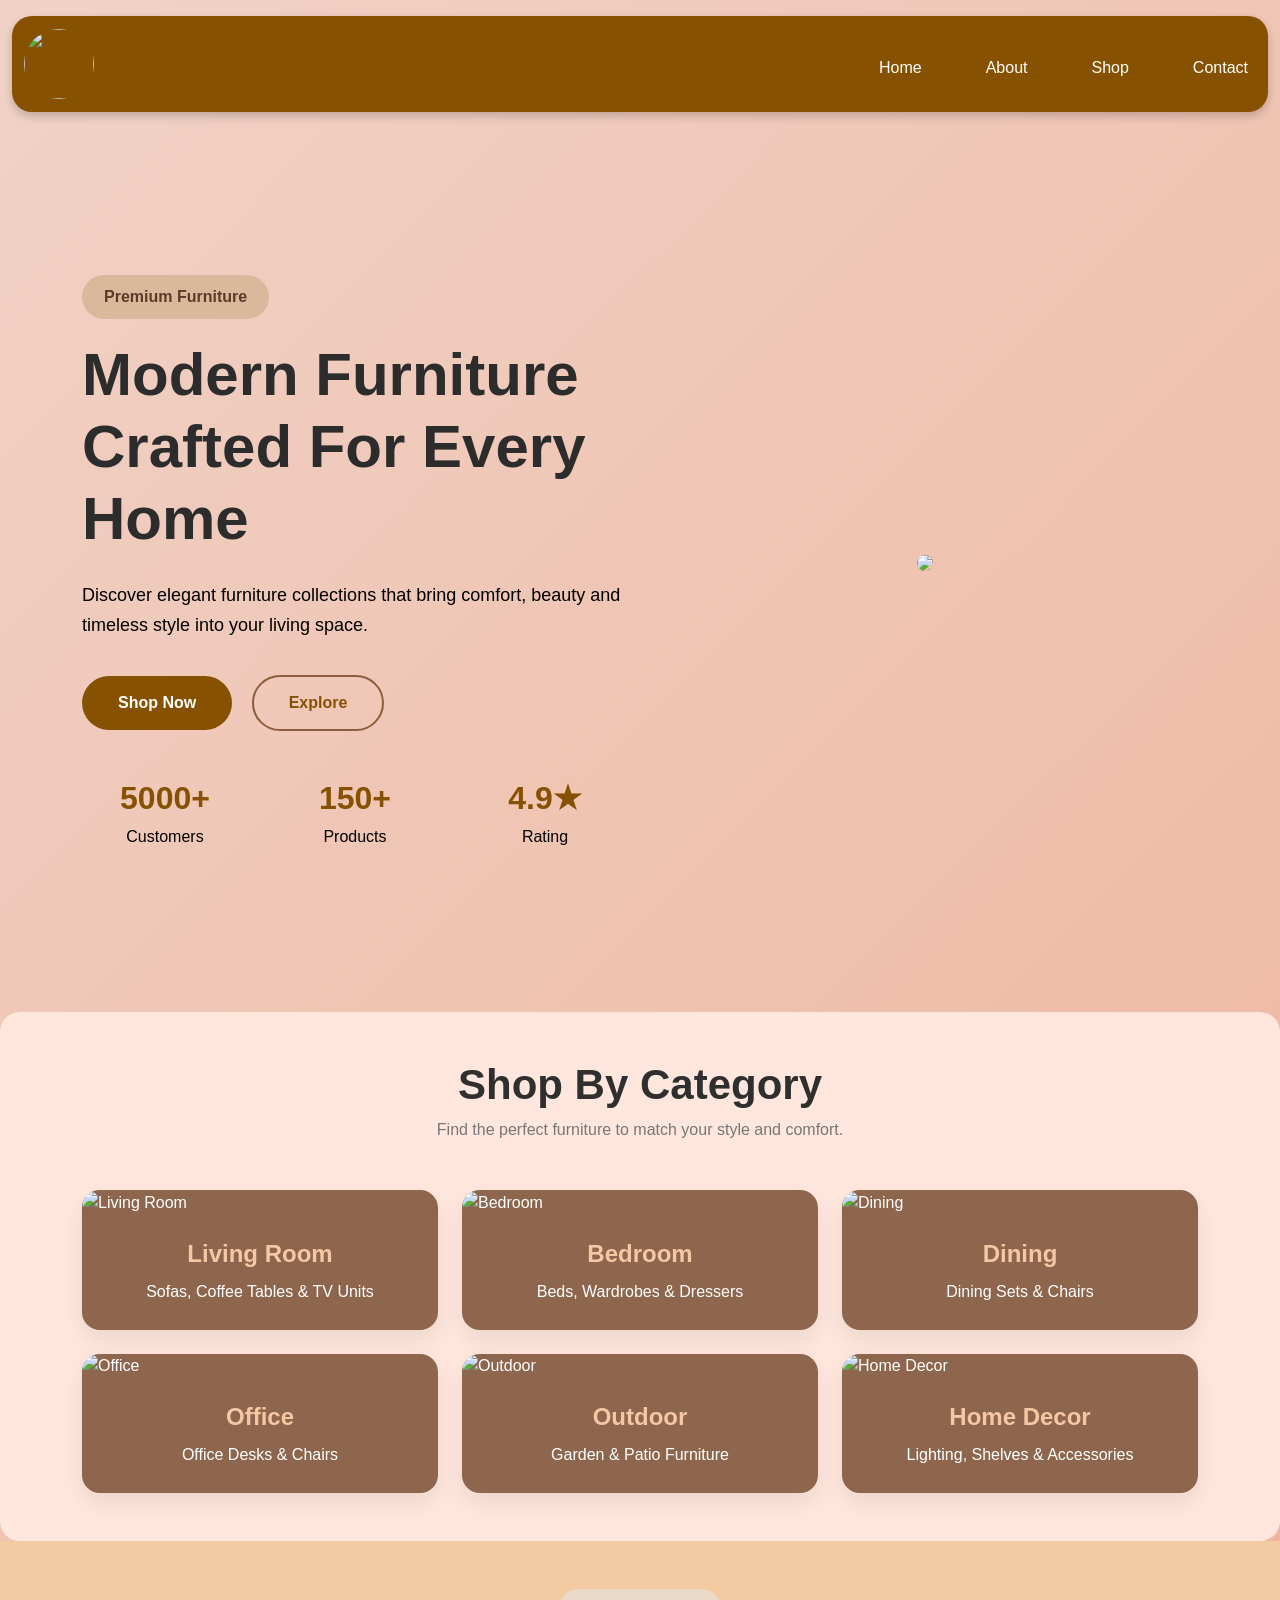
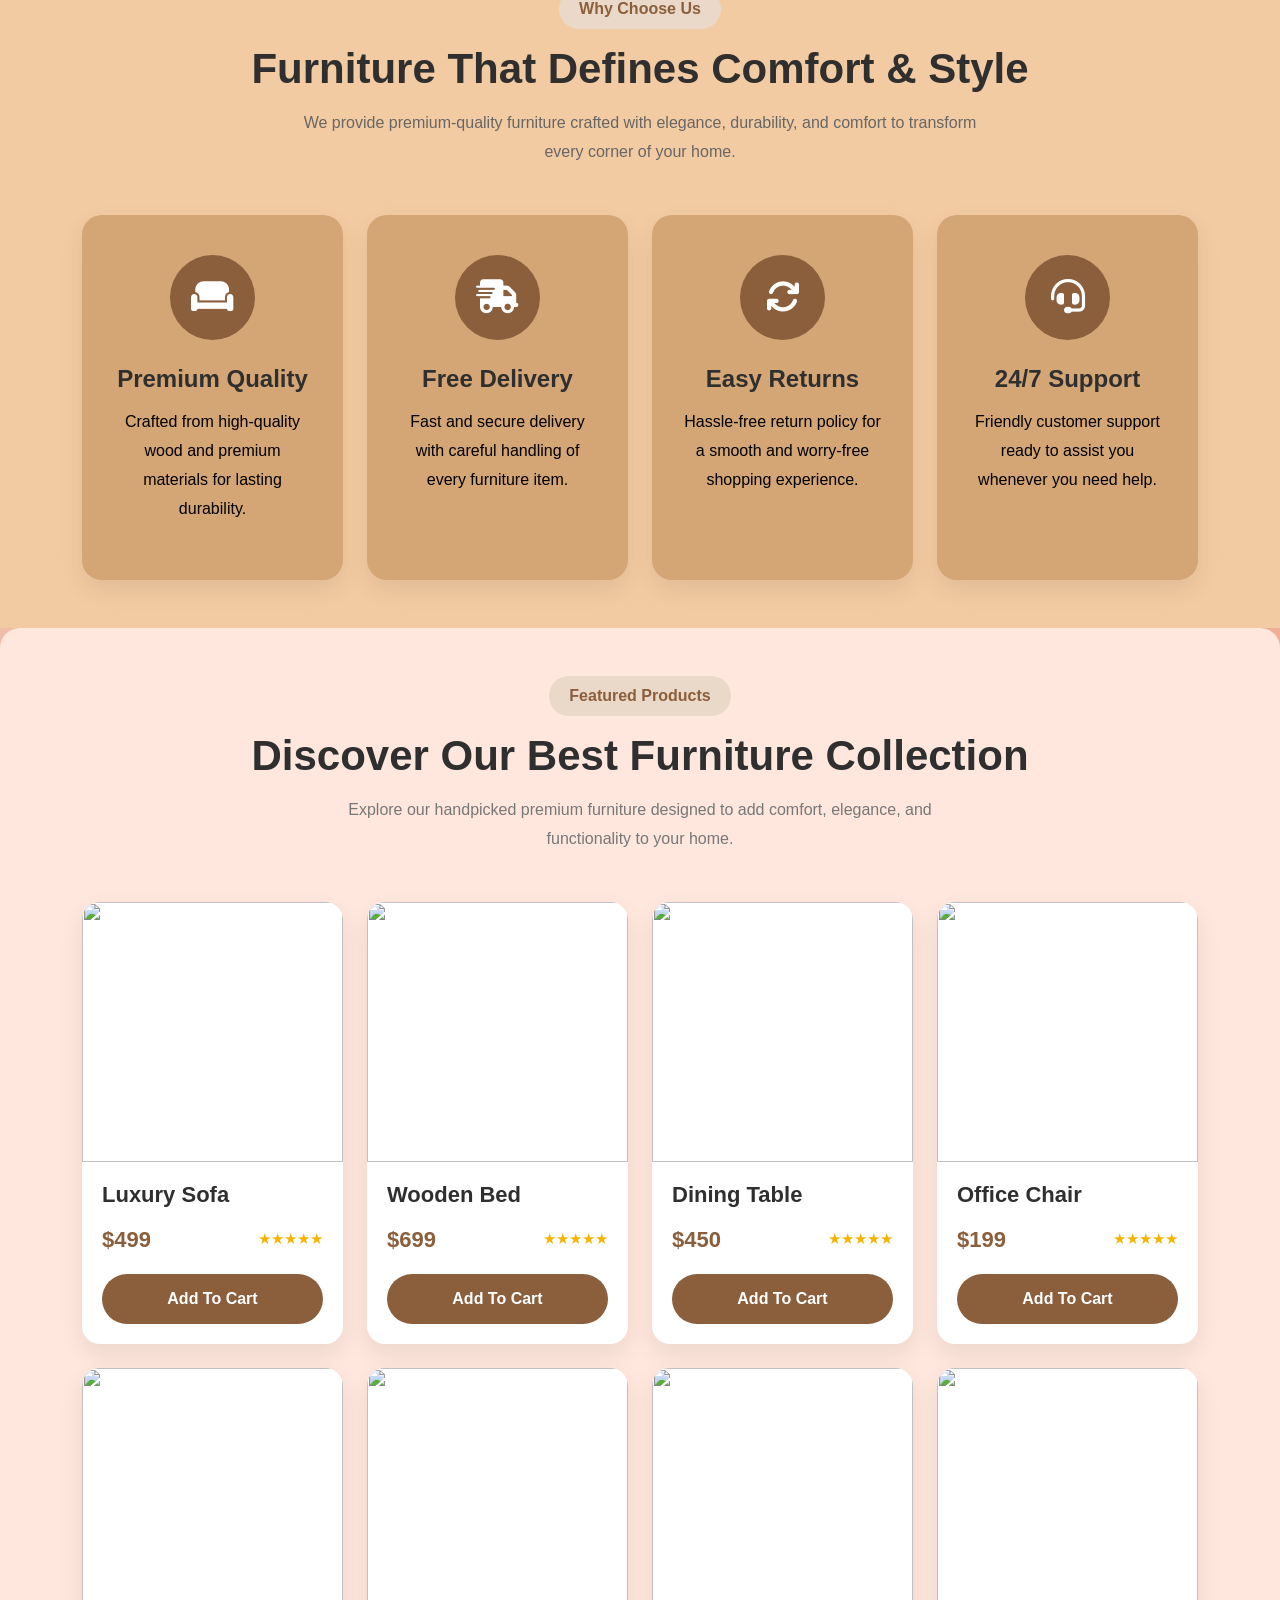
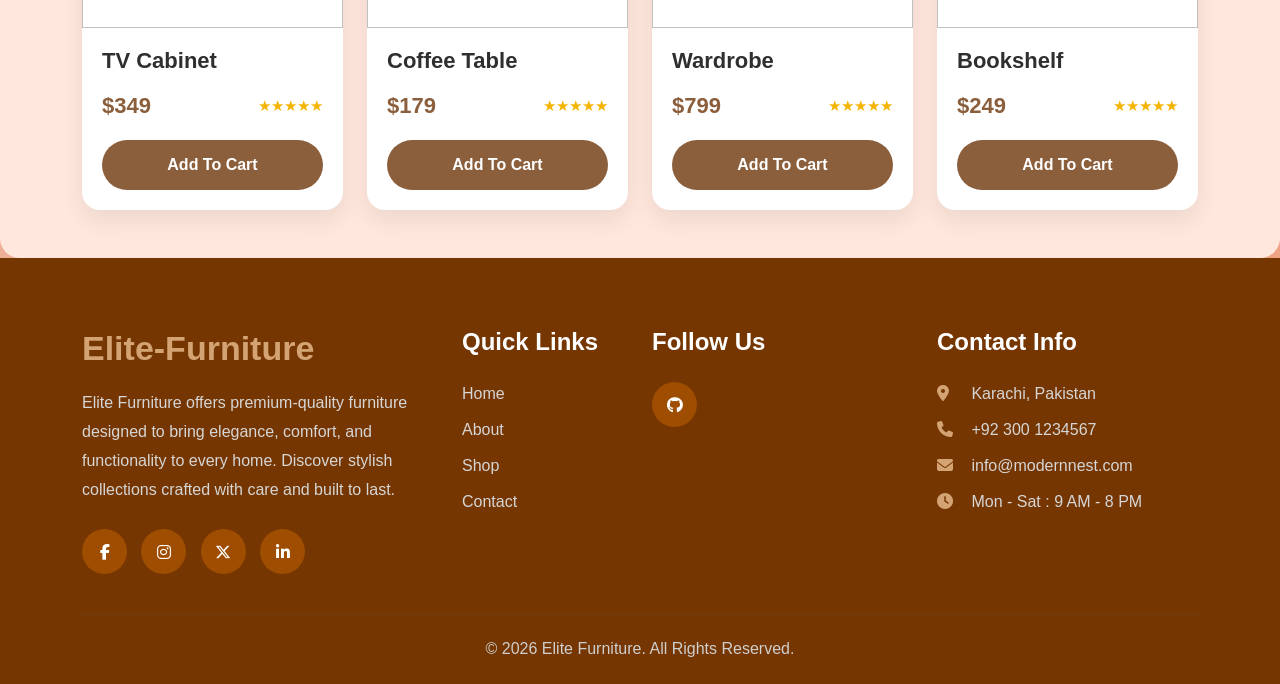
==== commit 3ca1f179: "furniture" ====
--- a/index.html
+++ b/index.html
@@ -411,14 +411,12 @@
                     </ul>
                 </div>
                 <div class="col-lg-3 col-md-6">
-                    <h4>Categories</h4>
-                    <ul>
-                        <li><a href="#">Living Room</a></li>
-                        <li><a href="#">Bedroom</a></li>
-                        <li><a href="#">Dining Room</a></li>
-                        <li><a href="#">Office Furniture</a></li>
-                        <li><a href="#">Outdoor Furniture</a></li>
-                    </ul>
+                    <h4>Follow Us</h4>
+                    <div class="social-icons">
+                        <a href="https://github.com/UfaqFatima786" target="_blank">
+                            <i class="fa-brands fa-github"></i>
+                        </a>
+                    </div>
                 </div>
                 <div class="col-lg-3 col-md-6">
                     <h4>Contact Info</h4>
--- a/style.css
+++ b/style.css
@@ -504,7 +504,7 @@
     justify-content: center;
     align-items: center;
     border-radius: 50%;
-    background: #444;
+    background: #9e4d01;
     color: #fff;
     margin-right: 10px;
     text-decoration: none;
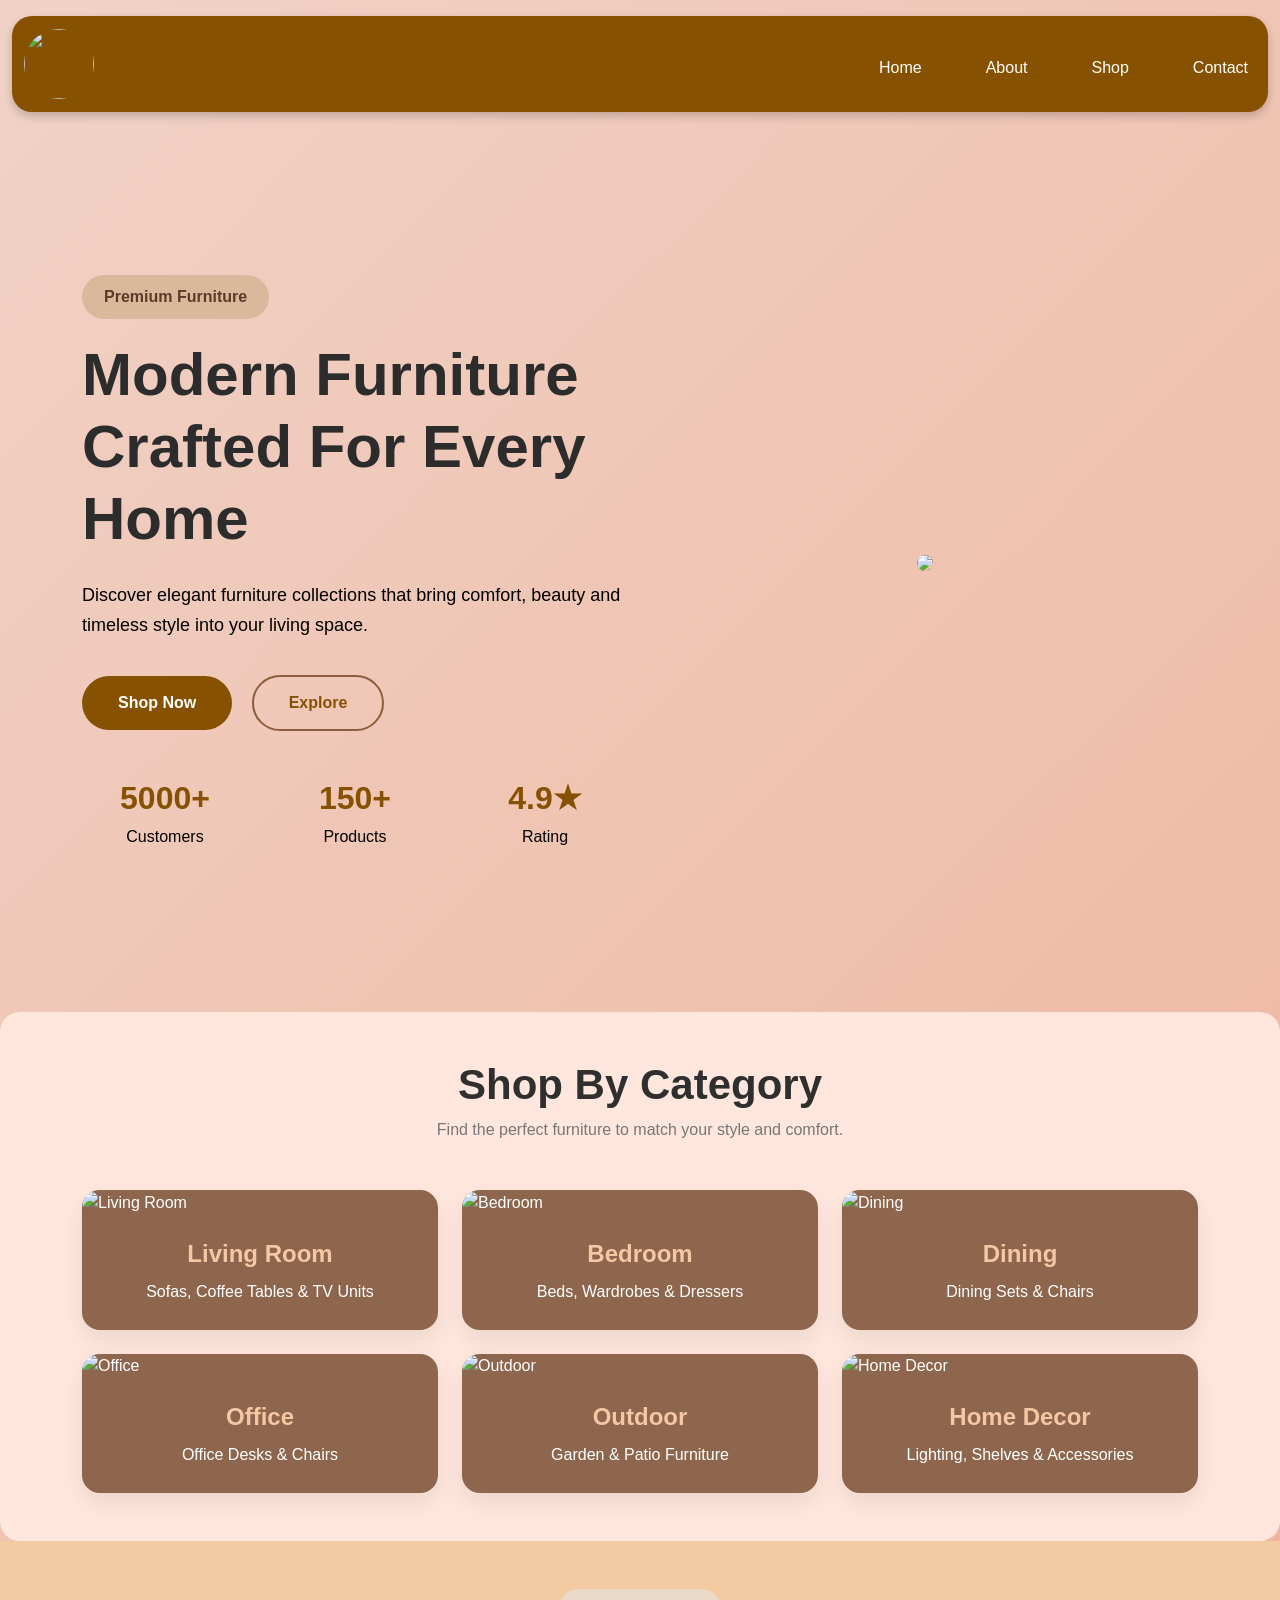
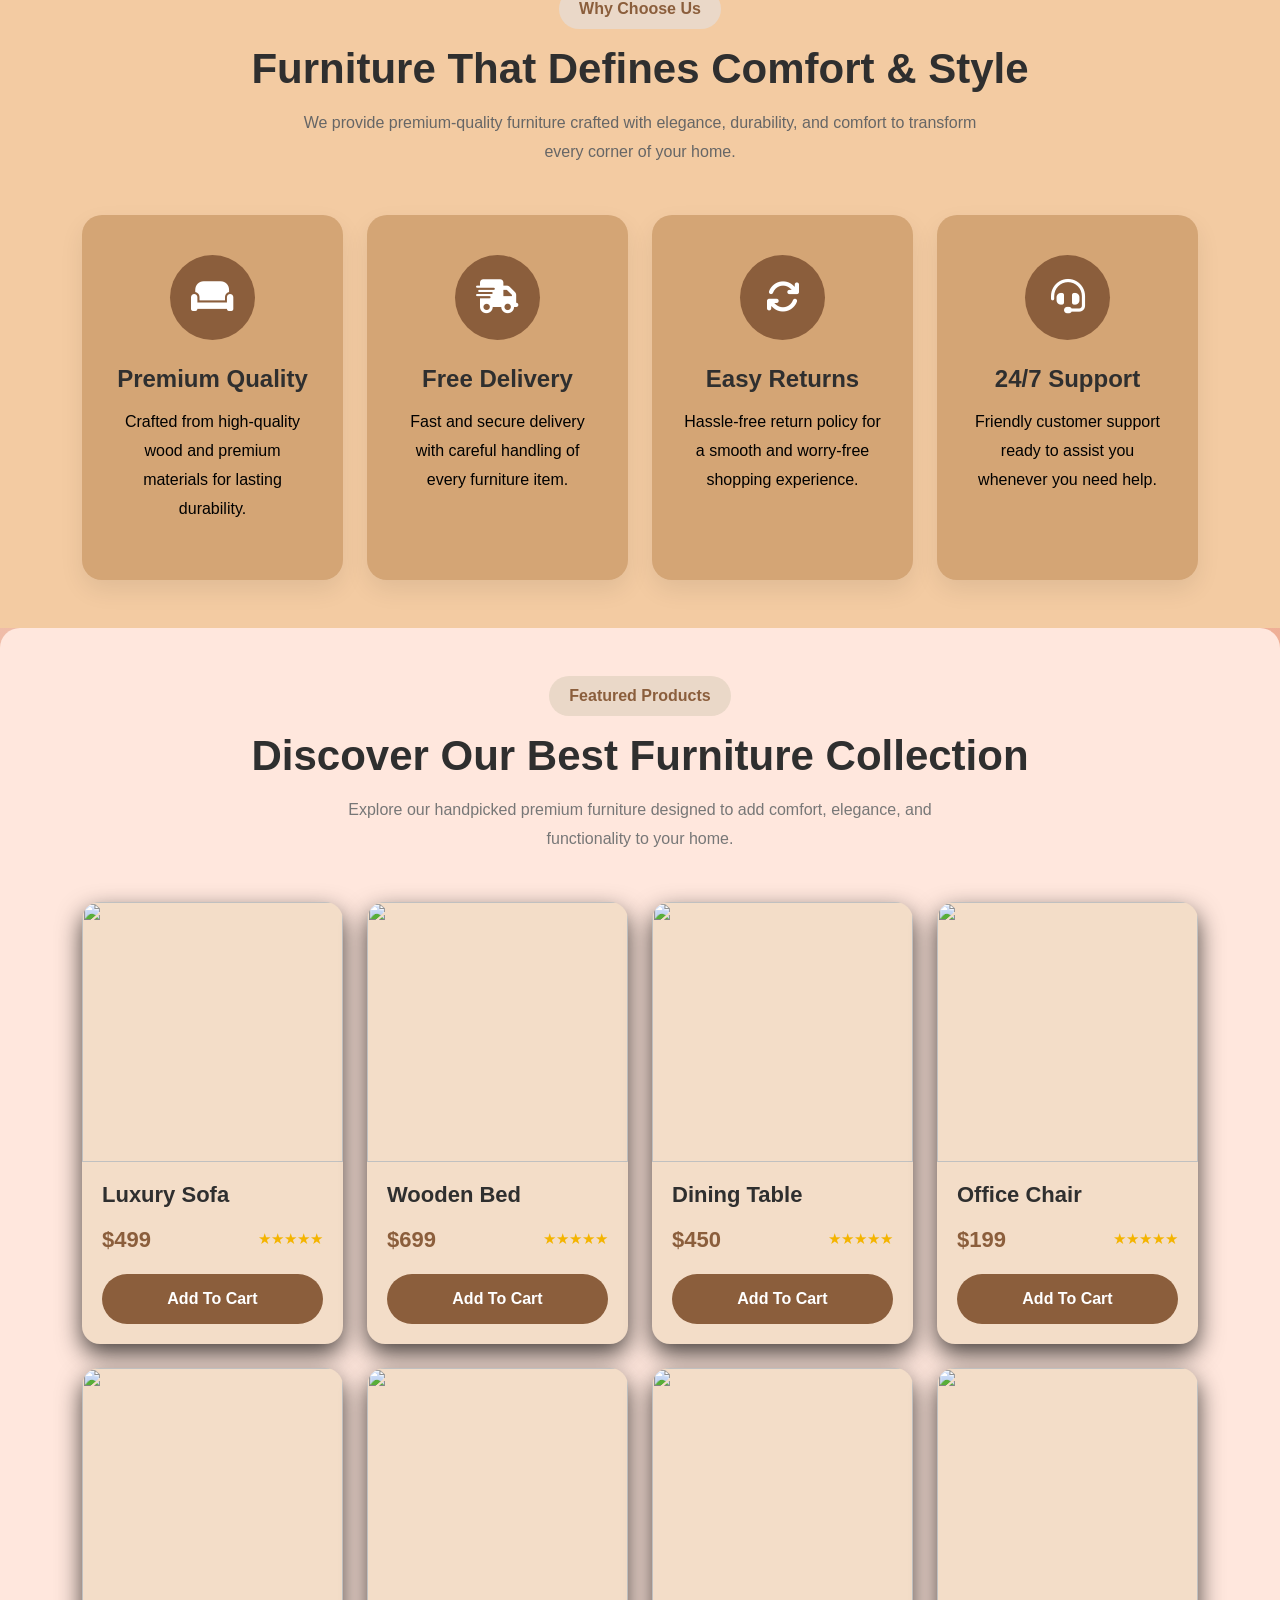
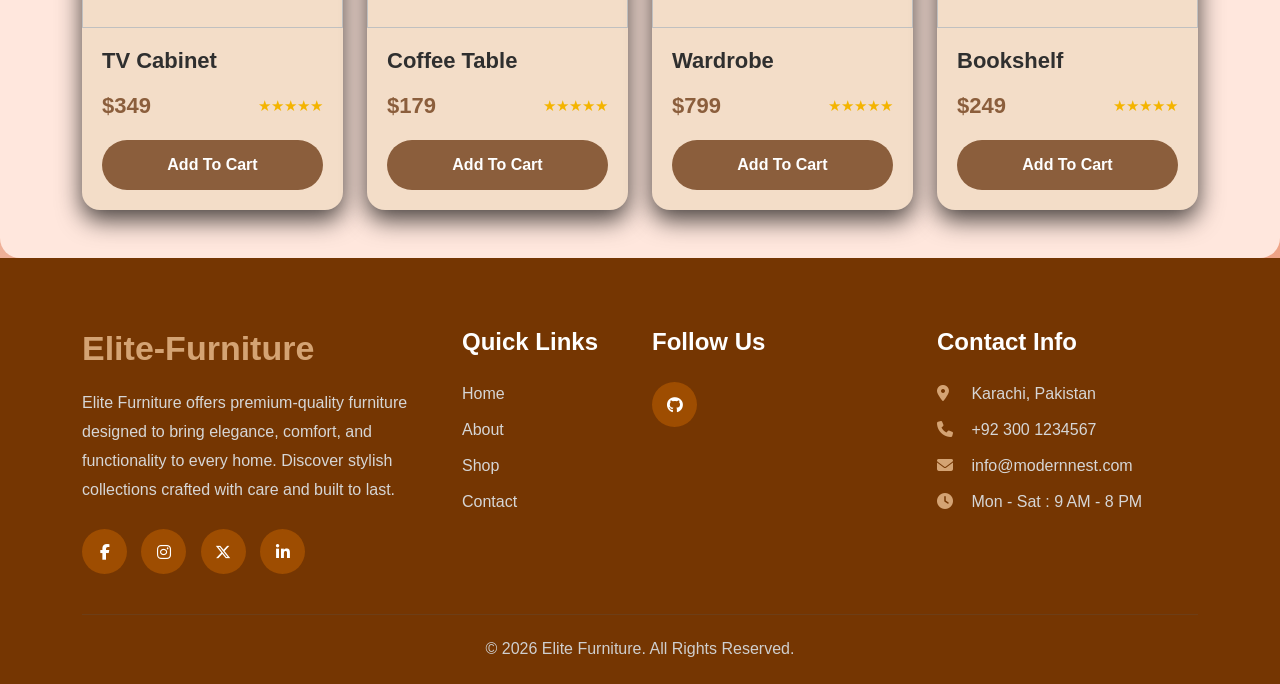
==== commit a6166f63: "furniture:" ====
--- a/index.html
+++ b/index.html
@@ -67,10 +67,10 @@
                         beauty and timeless style into your living space.
                     </p>
                     <div class="hero-btn">
-                        <a href="#" class="btn shop-btn">
+                        <a href="shop.html" class="btn shop-btn">
                             Shop Now
                         </a>
-                        <a href="#" class="btn explore-btn">
+                        <a href="about.html" class="btn explore-btn">
                             Explore
                         </a>
                     </div>
--- a/style.css
+++ b/style.css
@@ -371,10 +371,20 @@
 }
 
 .product-card {
-    background: #fff;
+    background: #f3ddc8;
     border-radius: 18px;
     overflow: hidden;
-    box-shadow: 0 10px 25px rgba(0, 0, 0, .08);
+    box-shadow: 0 10px 25px rgba(0, 0, 0, 0.719);
+    transition: .4s;
+    height: 100%;
+}
+.product-card:hover {
+    cursor: pointer;
+    transform: translateY(-10px);
+    background: #f0b38a;
+    border-radius: 18px;
+    overflow: hidden;
+    box-shadow: 0 10px 25px rgba(116, 44, 2, 0.719);
     transition: .4s;
     height: 100%;
 }
